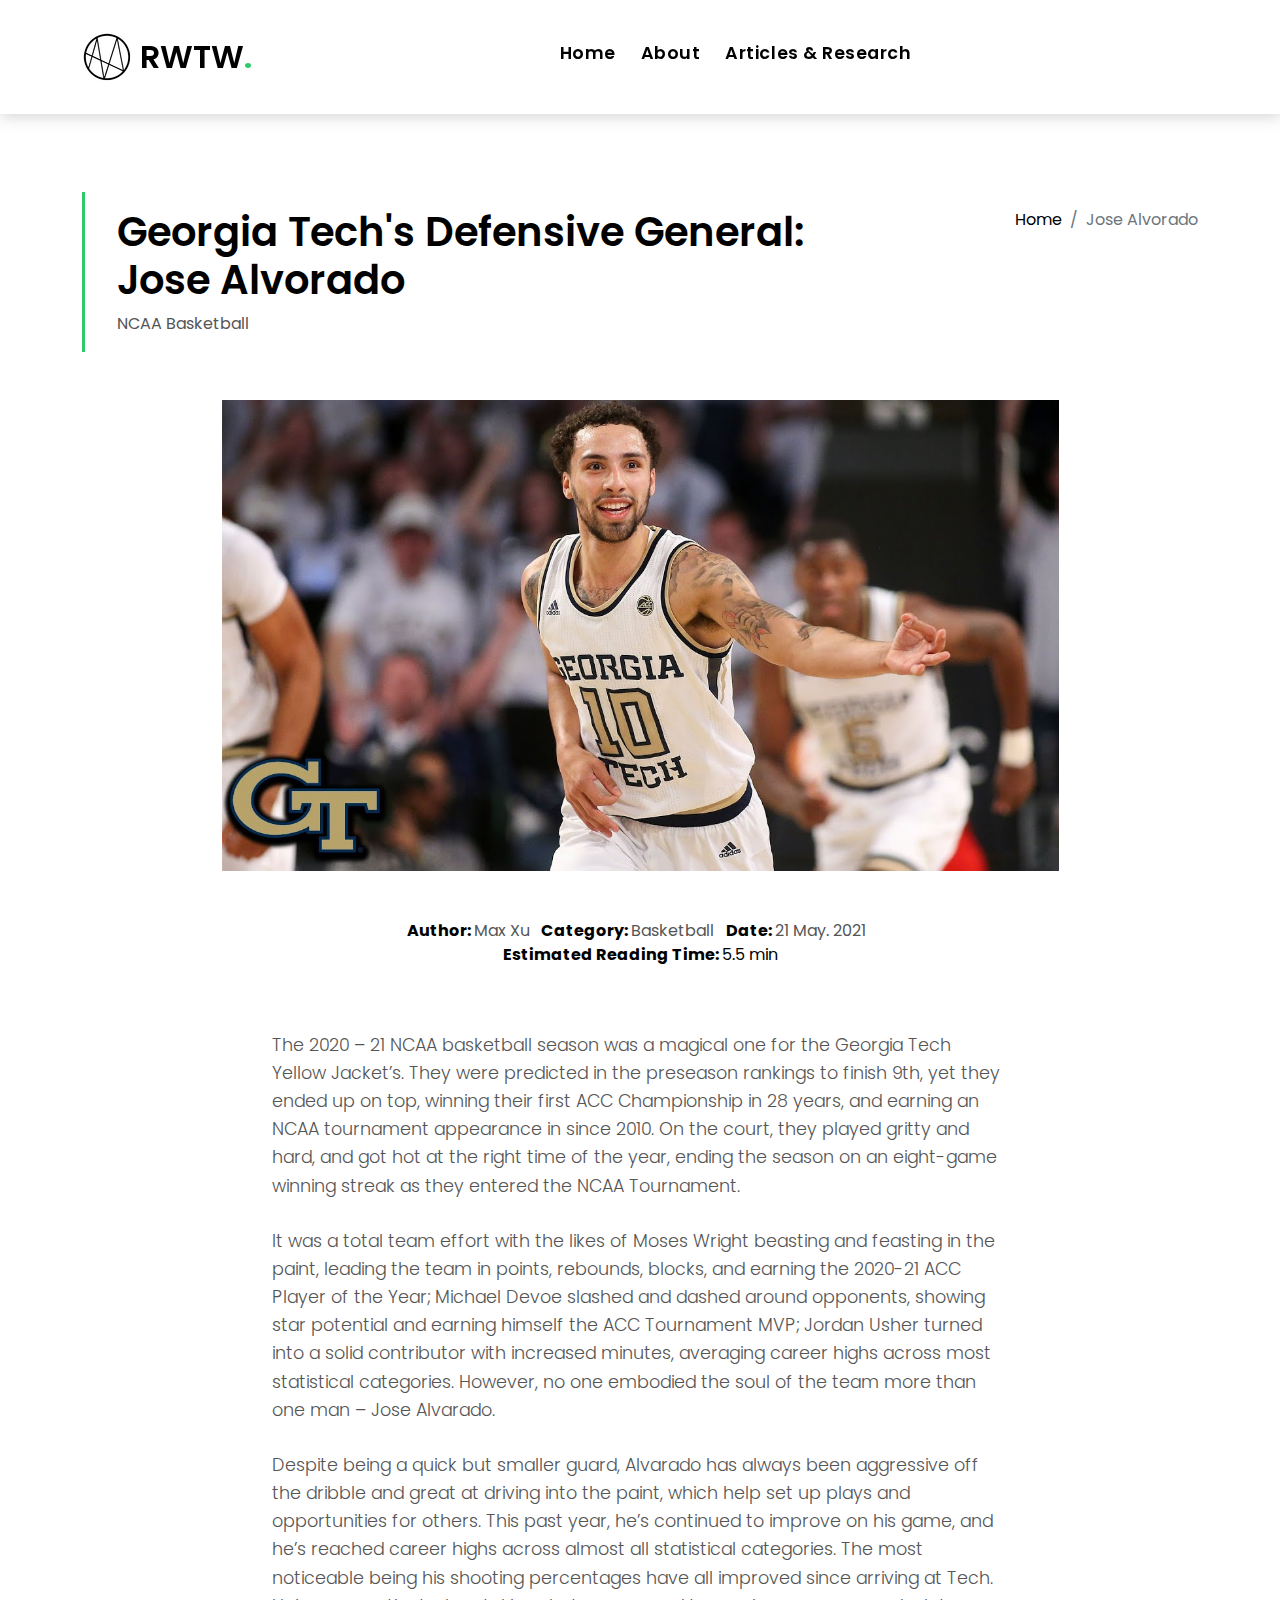
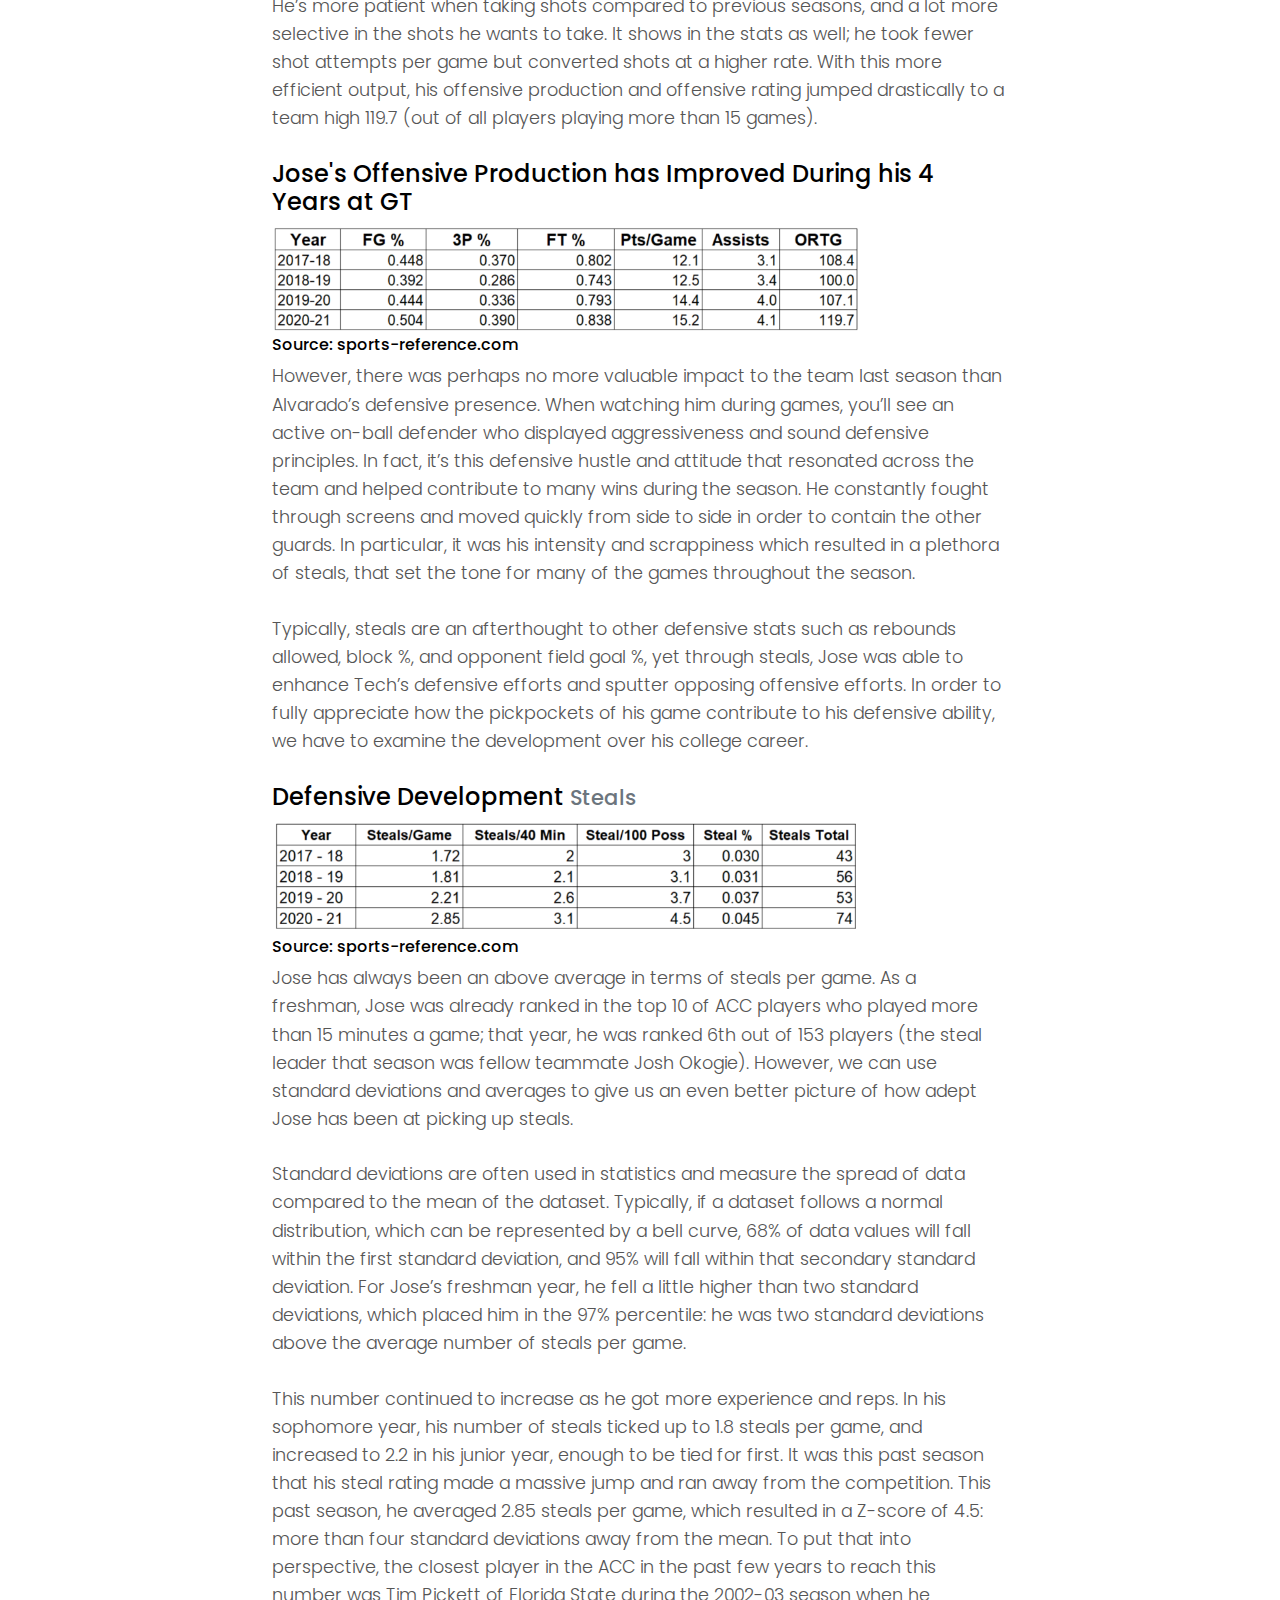
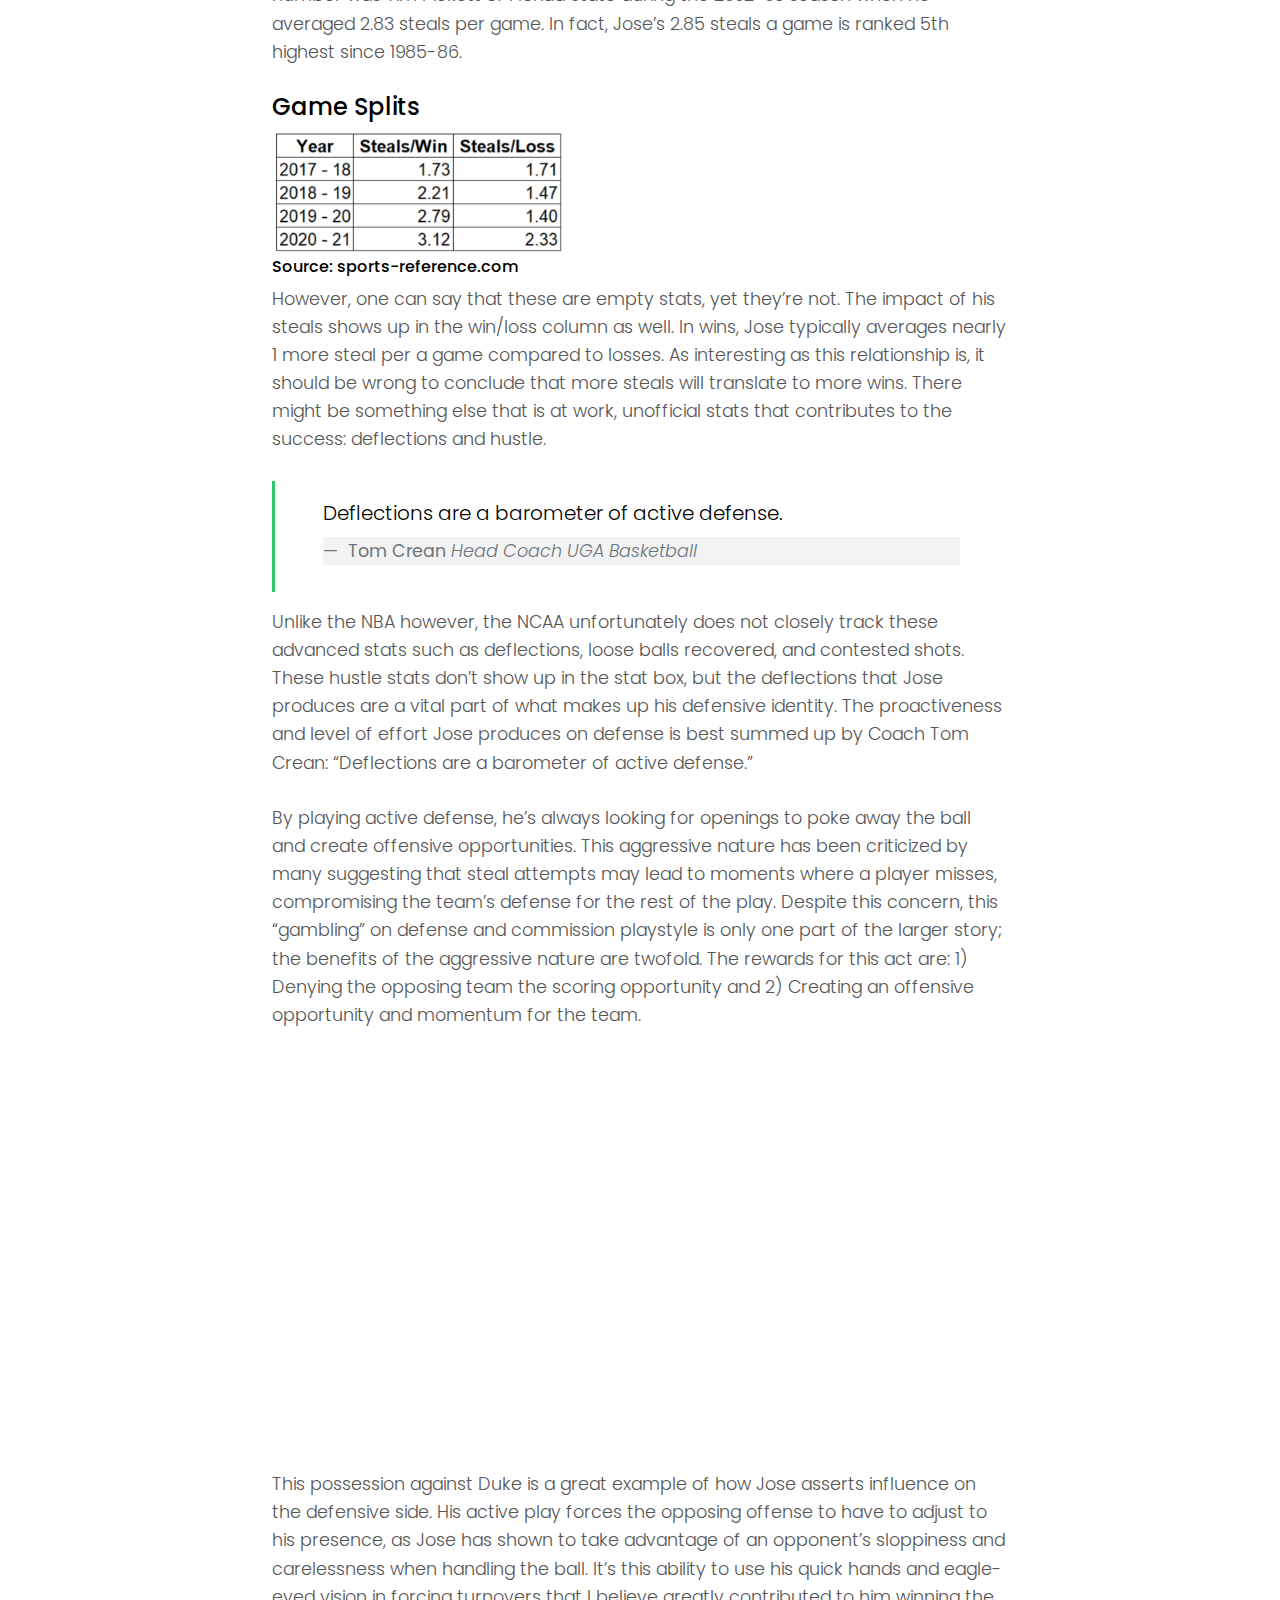
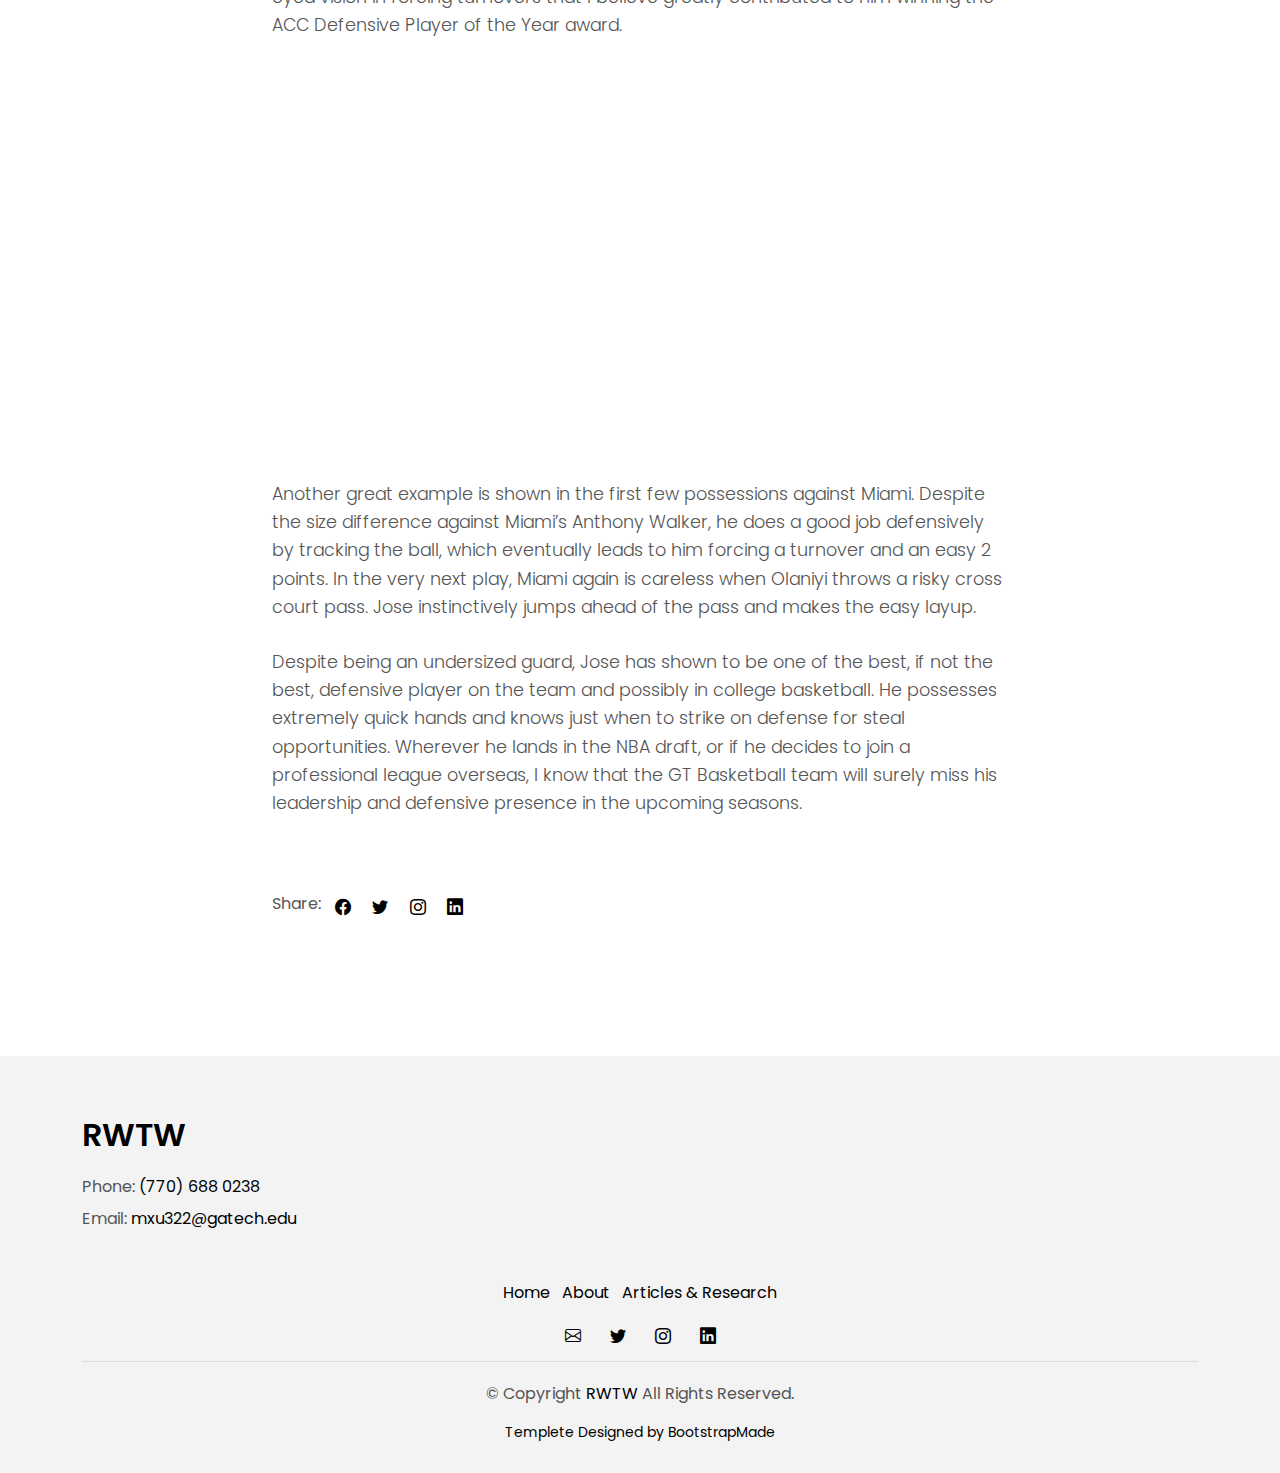
==== josealvarado.html @ ca225936 "831 changes" ====
<!DOCTYPE html>
<html lang="en">

<head>
  <meta charset="utf-8">
  <meta content="width=device-width, initial-scale=1.0" name="viewport">

  <title>RWTW - Jose Alvarado</title>
  <meta content="" name="description">
  <meta content="" name="keywords">

  <!-- Favicons -->
  <link href="images/logo5050.png" rel="icon">
  <link href="assets/img/apple-touch-icon.png" rel="apple-touch-icon">

  <!-- Google Fonts -->
  <link href="https://fonts.googleapis.com/css?family=Poppins:300,400,500,600,700" rel="stylesheet">

  <!-- Vendor CSS Files -->
  <link href="assets/vendor/animate.css/animate.min.css" rel="stylesheet">
  <link href="assets/vendor/bootstrap/css/bootstrap.min.css" rel="stylesheet">
  <link href="assets/vendor/bootstrap-icons/bootstrap-icons.css" rel="stylesheet">
  <link href="assets/vendor/swiper/swiper-bundle.min.css" rel="stylesheet">

  <!-- Template Main CSS File -->
  <link href="assets/css/style.css" rel="stylesheet">

  <!-- =======================================================
  * Template Name: EstateAgency - v4.0.1
  * Template URL: https://bootstrapmade.com/real-estate-agency-bootstrap-template/
  * Author: BootstrapMade.com
  * License: https://bootstrapmade.com/license/
  ======================================================== -->
</head>

<body>
 
 <!-- ======= Property Search Section ======= -->
  <!-- <div class="click-closed"></div> -->
<!--/ Form Search Star /-->
  <!-- <div class="box-collapse">
    <div class="title-box-d">
      <h3 class="title-d">Search Website</h3>
    </div>
    <span class="close-box-collapse right-boxed bi bi-x"></span>
    <div class="box-collapse-wrap form">
      <form class="form-a">
        <div class="row">
          <div class="col-md-12 mb-2">
            <div class="form-group">
              <label class="pb-2" for="Type">Keyword</label>
              <input type="text" class="form-control form-control-lg form-control-a" placeholder="Keyword">
            </div>
          </div>
          <div class="col-md-6 mb-2">
            <div class="form-group mt-3">
              <label class="pb-2" for="Type">Type</label>
              <select class="form-control form-select form-control-a" id="Type">
                <option>All Type</option>
                <option>For Rent</option>
                <option>For Sale</option>
                <option>Open House</option>
              </select>
            </div>
          </div>
          <div class="col-md-6 mb-2">
            <div class="form-group mt-3">
              <label class="pb-2" for="city">City</label>
              <select class="form-control form-select form-control-a" id="city">
                <option>All City</option>
                <option>Alabama</option>
                <option>Arizona</option>
                <option>California</option>
                <option>Colorado</option>
              </select>
            </div>
          </div>
          <div class="col-md-6 mb-2">
            <div class="form-group mt-3">
              <label class="pb-2" for="bedrooms">Bedrooms</label>
              <select class="form-control form-select form-control-a" id="bedrooms">
                <option>Any</option>
                <option>01</option>
                <option>02</option>
                <option>03</option>
              </select>
            </div>
          </div>
          <div class="col-md-6 mb-2">
            <div class="form-group mt-3">
              <label class="pb-2" for="garages">Garages</label>
              <select class="form-control form-select form-control-a" id="garages">
                <option>Any</option>
                <option>01</option>
                <option>02</option>
                <option>03</option>
                <option>04</option>
              </select>
            </div>
          </div>
          <div class="col-md-6 mb-2">
            <div class="form-group mt-3">
              <label class="pb-2" for="bathrooms">Bathrooms</label>
              <select class="form-control form-select form-control-a" id="bathrooms">
                <option>Any</option>
                <option>01</option>
                <option>02</option>
                <option>03</option>
              </select>
            </div>
          </div>
          <div class="col-md-6 mb-2">
            <div class="form-group mt-3">
              <label class="pb-2" for="price">Min Price</label>
              <select class="form-control form-select form-control-a" id="price">
                <option>Unlimite</option>
                <option>$50,000</option>
                <option>$100,000</option>
                <option>$150,000</option>
                <option>$200,000</option>
              </select>
            </div>
          </div>
          <div class="col-md-12">
            <button type="submit" class="btn btn-b">Search Property</button>
          </div>
        </div>
      </form>
    </div>
  </div> -->
  <!-- End Property Search Section> -->




  <!-- ======= Header/Navbar ======= -->
<!-- ======= Header/Navbar ======= -->
  <nav class="navbar navbar-default navbar-trans navbar-expand-lg fixed-top">
    <div class="container">
      <button class="navbar-toggler collapsed" type="button" data-bs-toggle="collapse" data-bs-target="#navbarDefault" aria-controls="navbarDefault" aria-expanded="false" aria-label="Toggle navigation">
        <span></span>
        <span></span>
        <span></span>
      </button>

      <img src="images/logo5050.png" alt="" class="img-a">

      <a class="navbar-brand text-brand" href="index.html">&nbsp;RWTW<span class="color-b">.</span></a>

      <div class="navbar-collapse collapse justify-content-center" id="navbarDefault">
        <ul class="navbar-nav">

          <li class="nav-item">
            <a class="nav-link" href="index.html">Home</a>
          </li>

          <li class="nav-item">
            <a class="nav-link " href="about.html">About</a>
          </li>

          <!-- GETTING RID OF PROPERTY TAB -->

<!--           <li class="nav-item">
            <a class="nav-link " href="property-grid.html">Property</a>
          </li> -->

          <li class="nav-item">
            <a class="nav-link " href="blog-grid.html">Articles & Research</a>
          </li>

<!--           <li class="nav-item dropdown">
            <a class="nav-link dropdown-toggle" href="#" id="navbarDropdown" role="button" data-bs-toggle="dropdown" aria-haspopup="true" aria-expanded="false">Pages</a>
            <div class="dropdown-menu">
              <a class="dropdown-item " href="property-single.html">Property Single</a>
              <a class="dropdown-item " href="blog-single.html">Blog Single</a>
              <a class="dropdown-item " href="agents-grid.html">Agents Grid</a>
              <a class="dropdown-item " href="agent-single.html">Agent Single</a>
            </div>
          </li>


          <li class="nav-item">
            <a class="nav-link " href="contact.html">Contact</a>
          </li> -->
        </ul>
      </div>

<!--       <button type="button" class="btn btn-b-n navbar-toggle-box navbar-toggle-box-collapse" data-bs-toggle="collapse" data-bs-target="#navbarTogglerDemo01">
        <i class="bi bi-search"></i>
      </button>
 -->
    </div>
  </nav><!-- End Header/Navbar -->


  <main id="main">






    <!-- ======= Intro Single ======= -->
    <section class="intro-single">
      <div class="container">
        <div class="row">
          <div class="col-md-12 col-lg-8">
            <div class="title-single-box">
              <h1 class="title-single">Georgia Tech's Defensive General: Jose Alvorado</h1>
              <span class="color-text-a">NCAA Basketball</span>
            </div>
          </div>
          <div class="col-md-12 col-lg-4">
            <nav aria-label="breadcrumb" class="breadcrumb-box d-flex justify-content-lg-end">
              <ol class="breadcrumb">
                <li class="breadcrumb-item">
                  <a href="index.html">Home</a>
                </li>
                <li class="breadcrumb-item active" aria-current="page">
                  Jose Alvorado
                </li>
              </ol>
            </nav>
          </div>
        </div>
      </div>
    </section><!-- End Intro Single-->




    <!-- ======= Blog Single ======= -->
    <section class="news-single nav-arrow-b">
      <div class="container">
        <div class="row">
          <div class="col-sm-12">
            <div class="news-img-box">
              <img src="images/josewide.jpg" alt="" class="mx-auto d-block" style="width: 75%">
            </div>
          </div>
          <div class="col-md-10 offset-md-1 col-lg-8 offset-lg-2">
            <div class="post-information">
              <ul class="list-inline text-center color-a">
                <li class="list-inline-item mr-2">
                  <strong>Author: </strong>
                  <span class="color-text-a">Max Xu</span>
                </li>
                <li class="list-inline-item mr-2">
                  <strong>Category: </strong>
                  <span class="color-text-a">Basketball</span>
                </li>
                <li class="list-inline-item">
                  <strong>Date: </strong>
                  <span class="color-text-a">21 May. 2021</span>
                </li>

                <li class="list-inline-item">
                  <strong>Estimated Reading Time: </strong>
                  <span id="time">5.5 min</span>
                </li>

              </ul>
            </div>
            <div class="post-content color-text-a">




<!--               <p class="post-intro">
                Sed porttitor lectus nibh. Lorem ipsum dolor sit amet, consectetur
                <strong>adipiscing</strong> elit. Vestibulum ac diam sit amet quam vehicula elementum sed sit amet dui.
                Praesent sapien massa, convallis a pellentesque nec, egestas non nisi.
              </p> -->


              <p>
                The 2020 – 21 NCAA basketball season was a magical one for the Georgia Tech Yellow Jacket’s. They were predicted in the preseason rankings to finish 9th, yet they ended up on top, winning their first ACC Championship in 28 years, and earning an NCAA tournament appearance in since 2010. On the court, they played gritty and hard, and got hot at the right time of the year, ending the season on an eight-game winning streak as they entered the NCAA Tournament. 
              </p>


              <p>
                It was a total team effort with the likes of Moses Wright beasting and feasting in the paint, leading the team in points, rebounds, blocks, and earning the 2020-21 ACC Player of the Year; Michael Devoe slashed and dashed around opponents, showing star potential and earning himself the ACC Tournament MVP; Jordan Usher turned into a solid contributor with increased minutes, averaging career highs across most statistical categories. 
                However, no one embodied the soul of the team more than one man – Jose Alvarado.  
              </p>

              <p>
                Despite being a quick but smaller guard, Alvarado has always been aggressive off the dribble and great at driving into the paint, which help set up plays and opportunities for others. This past year, he’s continued to improve on his game, and he’s reached career highs across almost all statistical categories. The most noticeable being his shooting percentages have all improved since arriving at Tech. He’s more patient when taking shots compared to previous seasons, and a lot more selective in the shots he wants to take. It shows in the stats as well; he took fewer shot attempts per game but converted shots at a higher rate. With this more efficient output, his offensive production and offensive rating jumped drastically to a team high 119.7 (out of all players playing more than 15 games). 
              </p>


            <!-- <table class = "table table-bordered table-hover">
              <caption>Sports Reference.com</caption>
              
              <tr>
                <th>Year</th>
                <th>FG %</th>
                <th>3P %</th>
                <th>FT %</th>
                <th>Pts/Game</th>
                <th>Assists</th>
                <th>ORTG</th>
              </tr>
              <tr>
                <td>2017-18</td>
                <td>0.448</td>
                <td>0.370</td>
                <td>0.802</td>
                <td>12.1</td>
                <td>3.1</td>
                <td>108.4</td>
              </tr>
              <tr>
                <td>2018-19</td>
                <td>0.392</td>
                <td>0.286</td>
                <td>0.743</td>
                <td>12.5</td>
                <td>3.4</td>
                <td>100.0</td>
              </tr>
              <tr>
                <td>2019-20</td>
                <td>0.444</td>
                <td>0.336</td>
                <td>0.793</td>
                <td>14.4</td>
                <td>4.0</td>
                <td>107.1</td>
              </tr>
              <tr>
                <td>2020-21</td>
                <td>0.504</td>
                <td>0.390</td>
                <td>0.838</td>
                <td>15.2</td>
                <td>4.1</td>
                <td>119.7</td>
              </tr>
            </table>
            <h6>Source: sports-reference.com</h6>
 -->
            <h4>Jose's Offensive Production has Improved During his 4 Years at GT</h4>
            <img src="Research\Jose Alvarado\chart1.PNG" style="width: 80%";>
            <h6>Source: sports-reference.com</h6>



            <p>However, there was perhaps no more valuable impact to the team last season than Alvarado’s defensive presence. When watching him during games, you’ll see an active on-ball defender who displayed aggressiveness and sound defensive principles. In fact, it’s this defensive hustle and attitude that resonated across the team and helped contribute to many wins during the season.  He constantly fought through screens and moved quickly from side to side in order to contain the other guards. In particular, it was his intensity and scrappiness which resulted in a plethora of steals, that set the tone for many of the games throughout the season. 
            </p>

            <p>Typically, steals are an afterthought to other defensive stats such as rebounds allowed, block %, and opponent field goal %, yet through steals, Jose was able to enhance Tech’s defensive efforts and sputter opposing offensive efforts. In order to fully appreciate how the pickpockets of his game contribute to his defensive ability, we have to examine the development over his college career. 
            </p>


            <h4>Defensive Development
              <small class = "text-muted">Steals</small>
            </h4>
            <img src="Research\Jose Alvarado\chart2.PNG" style="width: 80%";>
            <h6>Source: sports-reference.com</h6>

            <p>Jose has always been an above average in terms of steals per game. As a freshman, Jose was already ranked in the top 10 of ACC players who played more than 15 minutes a game; that year, he was ranked 6th out of 153 players (the steal leader that season was fellow teammate Josh Okogie). However, we can use standard deviations and averages to give us an even better picture of how adept Jose has been at picking up steals. 
            </p>

            <p>Standard deviations are often used in statistics and measure the spread of data compared to the mean of the dataset. Typically, if a dataset follows a normal distribution, which can be represented by a bell curve, 68% of data values will fall within the first standard deviation, and 95% will fall within that secondary standard deviation. For Jose’s freshman year, he fell a little higher than two standard deviations, which placed him in the 97% percentile: he was two standard deviations above the average number of steals per game. 
            </p>

            <p>This number continued to increase as he got more experience and reps. In his sophomore year, his number of steals ticked up to 1.8 steals per game, and increased to 2.2 in his junior year, enough to be tied for first. It was this past season that his steal rating made a massive jump and ran away from the competition. This past season, he averaged 2.85 steals per game, which resulted in a Z-score of 4.5: more than four standard deviations away from the mean.  To put that into perspective, the closest player in the ACC in the past few years to reach this number was Tim Pickett of Florida State during the 2002-03 season when he averaged 2.83 steals per game. In fact, Jose’s 2.85 steals a game is ranked 5th highest since 1985-86. 
            </p>

            
            <h4>Game Splits</h4>
            <!-- <img src="C:\Max\Website\RWTW\Research\Jose Alvarado\chart3.PNG" style="width: 40%"> -->
            
            <img src="Research\Jose Alvarado\chart3.PNG" style="width: 40%";>
            <h6>Source: sports-reference.com</h6>

            <p>However, one can say that these are empty stats, yet they’re not. The impact of his steals shows up in the win/loss column as well. In wins, Jose typically averages nearly 1 more steal per a game compared to losses. As interesting as this relationship is, it should be wrong to conclude that more steals will translate to more wins. There might be something else that is at work, unofficial stats that contributes to the success: deflections and hustle. 
            </p>

            <blockquote class="blockquote">
                <p class="mb-4">Deflections are a barometer of active defense.</p>
                <footer class="blockquote-footer">
                  <strong>Tom Crean</strong>
                  <cite title="Source Title">Head Coach UGA Basketball</cite>
                </footer>
            </blockquote>

            <p>Unlike the NBA however, the NCAA unfortunately does not closely track these advanced stats such as deflections, loose balls recovered, and contested shots. These hustle stats don’t show up in the stat box, but the deflections that Jose produces are a vital part of what makes up his defensive identity. The proactiveness and level of effort Jose produces on defense is best summed up by Coach Tom Crean: “Deflections are a barometer of active defense.”
            </p>

            
            <p>By playing active defense, he’s always looking for openings to poke away the ball and create offensive opportunities.  This aggressive nature has been criticized by many suggesting that steal attempts may lead to moments where a player misses, compromising the team’s defense for the rest of the play. Despite this concern, this “gambling” on defense and commission playstyle is only one part of the larger story; the benefits of the aggressive nature are twofold. The rewards for this act are: 1) Denying the opposing team the scoring opportunity and 2) Creating an offensive opportunity and momentum for the team. 
            </p>

            <div style="width: 100%; height: 0px; position: relative; padding-bottom: 56.250%;"><iframe src="https://streamable.com/e/hcnngo" frameborder="0" width="100%" height="100%" allowfullscreen style="width: 100%; height: 90%; position: absolute;"></iframe></div>

            <p>This possession against Duke is a great example of how Jose asserts influence on the defensive side. His active play forces the opposing offense to have to adjust to his presence, as Jose has shown to take advantage of an opponent’s sloppiness and carelessness when handling the ball. It’s this ability to use his quick hands and eagle-eyed vision in forcing turnovers that I believe greatly contributed to him winning the ACC Defensive Player of the Year award. 
            </p>

            <div style="width: 100%; height: 0px; position: relative; padding-bottom: 56.250%;"><iframe src="https://streamable.com/e/8anisx" frameborder="0" width="100%" height="100%" allowfullscreen style="width: 100%; height: 90%; position: absolute;"></iframe></div>

            <p>Another great example is shown in the first few possessions against Miami. Despite the size difference against Miami’s Anthony Walker, he does a good job defensively by tracking the ball, which eventually leads to him forcing a turnover and an easy 2 points.  In the very next play, Miami again is careless when Olaniyi throws a risky cross court pass. Jose instinctively jumps ahead of the pass and makes the easy layup. 
            </p>

            <p>Despite being an undersized guard, Jose has shown to be one of the best, if not the best, defensive player on the team and possibly in college basketball. He possesses extremely quick hands and knows just when to strike on defense for steal opportunities. Wherever he lands in the NBA draft, or if he decides to join a professional league overseas, I know that the GT Basketball team will surely miss his leadership and defensive presence in the upcoming seasons.  
            </p>


            </div>



            <div class="post-footer">
              <div class="post-share">
                <span>Share: </span>
                <ul class="list-inline socials">
                  <li class="list-inline-item">
                    <a href="https://www.facebook.com/max.xu.127/" target="_blank">
                      <i class="bi bi-facebook" aria-hidden="true"></i>
                    </a>
                  </li>
                  <li class="list-inline-item">
                    <a href="https://www.twitter.com/xuragonl" target="_blank">
                      <i class="bi bi-twitter" aria-hidden="true"></i>
                    </a>
                  </li>
                  <li class="list-inline-item">
                    <a href="https://www.instagram.com/maxjjxu/" target="_blank">
                      <i class="bi bi-instagram" aria-hidden="true"></i>
                    </a>
                  </li>
                  <li class="list-inline-item">
                    <a href="https://www.linkedin.com/in/max-xu" target="_blank">
                      <i class="bi bi-linkedin" aria-hidden="true"></i>
                    </a>
                  </li>
                </ul>
              </div>
            </div>
          </div>

                                                                        <!-- COMMENTS -->


          <!-- <div class="col-md-10 offset-md-1 col-lg-10 offset-lg-1">
            <div class="title-box-d">
              <h3 class="title-d">Comments (4)</h3>
            </div>

            <div class="box-comments">
              <ul class="list-comments">
                <li>

                  <div class="comment-avatar">
                    <img src="assets/img/author-2.jpg" alt="">
                  </div>

                  <div class="comment-details">
                    <h4 class="comment-author">Emma Stone</h4>
                    <span>18 Sep 2017</span>
                    <p class="comment-description">
                      dfdfdfd
                    </p>
                    <a href="3">Reply</a>
                  </div>
                </li>


                <li class="comment-children">
                  <div class="comment-avatar">
                    <img src="assets/img/author-1.jpg" alt="">
                  </div>


                  <div class="comment-details">
                    <h4 class="comment-author">Oliver Colmenares</h4>
                    <span>18 Sep 2017</span>
                    <p class="comment-description">
                      Lorem ipsum dolor sit amet, consectetur adipisicing elit. Dolores reprehenderit, provident cumque
                      ipsam temporibus maiores
                      quae.
                    </p>
                    <a href="3">Reply</a>
                  </div>
                </li>


                <li>
                  <div class="comment-avatar">
                    <img src="assets/img/author-2.jpg" alt="">
                  </div>
                  <div class="comment-details">
                    <h4 class="comment-author">Emma Stone</h4>
                    <span>18 Sep 2017</span>
                    <p class="comment-description">
                      Lorem ipsum dolor sit amet, consectetur adipisicing elit. Dolores reprehenderit, provident cumque
                      ipsam temporibus maiores
                      quae natus libero optio.
                    </p>
                    <a href="3">Reply</a>
                  </div>
                </li>
              </ul>
            </div> -->



            <!-- <div class="form-comments">
              <div class="title-box-d">
                <h3 class="title-d"> Leave a Reply</h3>
              </div>
              <form class="form-a">
                <div class="row">
                  <div class="col-md-6 mb-3">
                    <div class="form-group">
                      <label for="inputName">Enter name</label>
                      <input type="text" class="form-control form-control-lg form-control-a" id="inputName" placeholder="Name *" required>
                    </div>
                  </div>
                  <div class="col-md-6 mb-3">
                    <div class="form-group">
                      <label for="inputEmail1">Enter email</label>
                      <input type="email" class="form-control form-control-lg form-control-a" id="inputEmail1" placeholder="Email *" required>
                    </div>
                  </div>
                  <div class="col-md-12 mb-3">
                    <div class="form-group">
                      <label for="inputUrl">Enter website</label>
                      <input type="url" class="form-control form-control-lg form-control-a" id="inputUrl" placeholder="Website">
                    </div>
                  </div>
                  <div class="col-md-12 mb-3">
                    <div class="form-group">
                      <label for="textMessage">Enter message</label>
                      <textarea id="textMessage" class="form-control" placeholder="Comment *" name="message" cols="45" rows="8" required></textarea>
                    </div>
                  </div>
                  <div class="col-md-12">
                    <button type="submit" class="btn btn-a">Send Message</button>
                  </div>
                </div>
              </form>
            </div>
          </div> -->


        </div>
      </div>
    </section><!-- End Blog Single-->

  </main><!-- End #main -->

 <!-- ======= Footer ======= -->
  <section class="section-footer">
    <div class="container">
      <div class="row">
        <div class="col-sm-12 col-md-4">
          <div class="widget-a">
            <div class="w-header-a">
              <h3 class="w-title-a text-brand">RWTW</h3>
            </div>
            <div class="w-body-a">
              <p class="w-text-a color-text-a">
<!--                 Enim minim veniam quis nostrud exercitation ullamco laboris nisi ut aliquip exea commodo consequat duis
                sed aute irure. -->
              </p>
            </div>
            <div class="w-footer-a">
              <ul class="list-unstyled">
                <li class="color-a">
                  <span class="color-text-a">Phone: </span>(770) 688 0238
                </li>
                <li class="color-a">
                  <span class="color-text-a">Email: </span> mxu322@gatech.edu
                </li>
              </ul>
            </div>
          </div>
        </div>





<!--         <div class="col-sm-12 col-md-4 section-md-t3">
          <div class="widget-a">
            <div class="w-header-a">
              <h3 class="w-title-a text-brand">The Company</h3>
            </div>
            <div class="w-body-a">
              <div class="w-body-a">
                <ul class="list-unstyled">
                  <li class="item-list-a">
                    <i class="bi bi-chevron-right"></i> <a href="#">Site Map</a>
                  </li>
                  <li class="item-list-a">
                    <i class="bi bi-chevron-right"></i> <a href="#">Legal</a>
                  </li>
                  <li class="item-list-a">
                    <i class="bi bi-chevron-right"></i> <a href="#">Agent Admin</a>
                  </li>
                  <li class="item-list-a">
                    <i class="bi bi-chevron-right"></i> <a href="#">Careers</a>
                  </li>
                  <li class="item-list-a">
                    <i class="bi bi-chevron-right"></i> <a href="#">Affiliate</a>
                  </li>
                  <li class="item-list-a">
                    <i class="bi bi-chevron-right"></i> <a href="#">Privacy Policy</a>
                  </li>
                </ul>
              </div>
            </div>
          </div>
        </div>
 -->



<!--         <div class="col-sm-12 col-md-4 section-md-t3">
          <div class="widget-a">
            <div class="w-header-a">
              <h3 class="w-title-a text-brand">International sites</h3>
            </div>
            <div class="w-body-a">
              <ul class="list-unstyled">
                <li class="item-list-a">
                  <i class="bi bi-chevron-right"></i> <a href="#">Venezuela</a>
                </li>
                <li class="item-list-a">
                  <i class="bi bi-chevron-right"></i> <a href="#">China</a>
                </li>
                <li class="item-list-a">
                  <i class="bi bi-chevron-right"></i> <a href="#">Hong Kong</a>
                </li>
                <li class="item-list-a">
                  <i class="bi bi-chevron-right"></i> <a href="#">Argentina</a>
                </li>
                <li class="item-list-a">
                  <i class="bi bi-chevron-right"></i> <a href="#">Singapore</a>
                </li>
                <li class="item-list-a">
                  <i class="bi bi-chevron-right"></i> <a href="#">Philippines</a>
                </li>
              </ul>
            </div>
          </div>
        </div>
      </div> -->



    </div>
  </section>
  <footer>



    <div class="container">
      <div class="row">
        <div class="col-md-12">
          <nav class="nav-footer">
            <ul class="list-inline">

              <li class="list-inline-item">
                <a href="file:///C:/Max/Website/RWTW/index.html">Home</a>
              </li>

              <li class="list-inline-item">
                <a href="file:///C:/Max/Website/RWTW/about.html">About</a>
              </li>

              <li class="list-inline-item">
                <a href="file:///C:/Max/Website/RWTW/blog-grid.html">Articles & Research</a>
              </li>

<!--               <li class="list-inline-item">
                <a href="file:///C:/Max/Website/RWTW/blog-grid.html">Blog</a>
              </li> -->

<!--               <li class="list-inline-item">
                <a href="#">Contact</a>
              </li> -->

            </ul>
          </nav>




          <div class="socials-a">
            <ul class="list-inline">

              <li class = "list-inline-item">
                <a href = "mailto: mxu322@gatech.edu" class = "link-one" target = "_blank">
                  <i class = "bi bi-envelope" aria-hidden = "true"></i>
                </a>
              </li>


              <li class="list-inline-item">
                <a href="https://www.twitter.com/xuragonl" class="link-one" target="_blank">
                  <i class="bi bi-twitter" aria-hidden="true"></i>
                </a>
              </li>

              <li class="list-inline-item">
                <a href="https://www.instagram.com/maxjjxu/" class="link-one" target="_blank">
                  <i class="bi bi-instagram" aria-hidden="true"></i>
                </a>
              </li>

              <li class="list-inline-item">
                <a href="https://www.linkedin.com/in/max-xu" class="link-one" target="_blank">
                  <i class="bi bi-linkedin" aria-hidden="true"></i>

            </ul>
          </div>


 

          <div class="copyright-footer">
            <p class="copyright color-text-a">
              &copy; Copyright
              <span class="color-a">RWTW</span> All Rights Reserved.
            </p>
          </div>
          <div class="credits">
            <!--
            All the links in the footer should remain intact.
            You can delete the links only if you purchased the pro version.
            Licensing information: https://bootstrapmade.com/license/
            Purchase the pro version with working PHP/AJAX contact form: https://bootstrapmade.com/buy/?theme=EstateAgency
          -->
            Templete Designed by <a href="https://bootstrapmade.com/">BootstrapMade</a>
          </div>
        </div>
      </div>
    </div>
  </footer>
  <!-- End  Footer -->

  <div id="preloader"></div>
  <a href="#" class="back-to-top d-flex align-items-center justify-content-center"><i class="bi bi-arrow-up-short"></i></a>

  <!-- Vendor JS Files -->
  <script src="assets/vendor/bootstrap/js/bootstrap.bundle.min.js"></script>
  <script src="assets/vendor/php-email-form/validate.js"></script>
  <script src="assets/vendor/swiper/swiper-bundle.min.js"></script>

  <!-- Template Main JS File -->
  <script src="assets/js/main.js"></script>

</body>

</html>
---- assets/css/style.css ----
/**
* Template Name: EstateAgency - v4.0.1
* Template URL: https://bootstrapmade.com/real-estate-agency-bootstrap-template/
* Author: BootstrapMade.com
* License: https://bootstrapmade.com/license/
*/

/*--------------------------------------------------------------
# General
--------------------------------------------------------------*/
body {
  font-family: 'Poppins', sans-serif;
  color: #555555;
}

h1,
h2,
h3,
h4,
h5,
h6 {
  color: #000000;
}

a {
  color: #000000;
  text-decoration: none;
  transition: all .5s ease;
}

a:hover {
  color: #2eca6a;
  text-decoration: none;
}

.link-two {
  color: #000000;
  transition: all .5s ease;
}

.link-two:hover {
  text-decoration: underline;
  color: #000000;
}

.link-one {
  color: #000000;
  transition: all .5s ease;
}

.link-one:hover {
  color: #000000;
  text-decoration: none;
}

.link-icon {
  color: #000000;
  font-weight: 500;
}

.link-icon span {
  font-size: 14px;
  padding-left: 4px;
  vertical-align: middle;
}

.link-a {
  text-decoration: none;
  color: #ffffff;
  text-decoration: none;
}

@media (min-width: 768px) {
  .link-a {
    font-size: .9rem;
  }
}

@media (min-width: 992px) {
  .link-a {
    font-size: 1rem;
  }
}

.link-a:hover {
  color: #ffffff;
  text-decoration: none;
}

.link-a span {
  font-size: 18px;
  vertical-align: middle;
  margin-left: 5px;
}

@media (min-width: 768px) {
  .link-a span {
    font-size: 1.5rem;
  }
}

@media (min-width: 992px) {
  .link-a span {
    font-size: 18px;
  }
}

.text-brand {
  color: #000000;
  font-size: 2rem;
  font-weight: 600;
}

@media (max-width: 767px) {
  .text-brand {
    font-size: 1.8rem;
  }
}

.color-a {
  text-decoration: none;
  color: #000000;
}

.color-b {
  color: #2eca6a;
}

.color-d {
  color: #adadad;
}

.color-text-a {
  text-decoration: none;
  color: #555555;
}

.no-margin {
  margin: 0;
}

/*------/ Nav Pills  /------*/
.nav-pills-a {
  text-decoration: none;
}

.nav-pills-a.nav-pills .nav-link {
  color: #000000;
  position: relative;
  font-weight: 600;
}

.nav-pills-a.nav-pills .nav-link.active {
  background-color: transparent;
}

.nav-pills-a.nav-pills .nav-link.active:after {
  content: '';
  position: absolute;
  left: 0;
  bottom: -1px;
  width: 100%;
  height: 2px;
  background-color: #2eca6a;
  z-index: 2;
}

/*------/ Bg Image /------*/
.bg-image {
  background-repeat: no-repeat;
  background-attachment: fixed;
  background-size: cover;
  background-position: center center;
}

/*------/ List a /------*/
.list-a {
  text-decoration: none;
  display: inline-block;
  line-height: 2;
  padding: 0;
  list-style: none;
}

.list-a li {
  position: relative;
  width: 50%;
  float: left;
  padding-left: 25px;
  padding-right: 5px;
}

@media (min-width: 992px) {
  .list-a li {
    width: 33.333%;
  }
}

.list-a li:before {
  content: '';
  width: 10px;
  height: 2px;
  position: absolute;
  background-color: #313131;
  top: 15px;
  left: 0;
}

/*------/ Pagination-a /------*/
.pagination-a {
  text-decoration: none;
}

.pagination-a .pagination .page-link {
  margin: 0 .2rem;
  border-color: transparent;
  padding: .5rem .8rem;
  color: #000000;
}

.pagination-a .pagination .page-link:hover, .pagination-a .pagination .page-link:active, .pagination-a .pagination .page-link:focus {
  background-color: #2eca6a;
}

.pagination-a .pagination .page-link span {
  font-size: 1.2rem;
}

.pagination-a .pagination .next .page-link {
  padding: .4rem .9rem;
}

.pagination-a .pagination .page-item:last-child .page-link {
  border-top-right-radius: 0;
  border-bottom-right-radius: 0;
}

.pagination-a .pagination .page-item:first-child .page-link {
  border-top-left-radius: 0;
  border-bottom-left-radius: 0;
}

.pagination-a .pagination .page-item.disabled .page-link {
  padding: .4rem .9rem;
  color: #555555;
}

.pagination-a .pagination .page-item.active .page-link {
  background-color: #2eca6a;
}

.a {
  text-decoration: none;
  color: #2eca6a;
  font-size: 1.3rem;
}

/*------/ Icon Box /------*/
.icon-box .icon-box-icon {
  display: table-cell;
  vertical-align: top;
  font-size: 36px;
  color: #000000;
  width: 50px;
  padding-top: 8px;
}

.icon-box .icon-box-content {
  padding-top: 18px;
}

/*------/ Space Padding /------*/
.section-t8 {
  padding-top: 8rem;
}

@media (max-width: 767px) {
  .section-t8 {
    padding-top: 4rem;
  }
}

.section-t4 {
  padding-top: 4rem;
}

@media (max-width: 767px) {
  .section-t4 {
    padding-top: 2rem;
  }
}

.section-t3 {
  padding-top: 3rem;
}

@media (max-width: 767px) {
  .section-md-t3 {
    padding-top: 3rem;
  }
}

.section-b2 {
  padding-bottom: 2rem;
}

.section-tb85 {
  padding: 8rem 0 5rem 0;
}

@media (max-width: 767px) {
  .section-tb85 {
    padding: 4rem 0 2.5rem 0;
  }
}

/*------/ Title /------*/
.title-wrap {
  padding-bottom: 4rem;
}

.title-a {
  text-decoration: none;
  font-size: 2.6rem;
  font-weight: 600;
}

.title-link {
  font-size: 1.2rem;
  font-weight: 300;
  padding-top: 1.2rem;
}

.title-link a {
  text-decoration: none;
  color: #313131;
}

.title-link span {
  font-size: 20px;
  padding-left: 4px;
  vertical-align: middle;
}

.title-box-d {
  padding-bottom: 1.8rem;
  margin-bottom: 1rem;
  position: relative;
}

.title-box-d .title-d {
  font-weight: 600;
  font-size: 2rem;
}

.title-box-d .title-d:after {
  content: '';
  position: absolute;
  width: 70px;
  height: 4px;
  background-color: #2eca6a;
  bottom: 20px;
  left: 0;
}

/*------/ Display Table & Table Cell /------*/
.display-table {
  width: 100%;
  height: 100%;
  display: table;
}

.table-cell {
  display: table-cell;
  vertical-align: middle;
}

/*------/ Ul Resect /------*/
.ul-resect ul, .list-a ul, .box-comments ul {
  list-style: none;
  padding-left: 0;
  margin-bottom: 0;
}

/*------/ Overlay /------*/
.overlay-a {
  text-decoration: none;
  background: linear-gradient(to bottom, rgba(0, 0, 0, 0) 0%, rgba(0, 0, 0, 0.2) 27%, rgba(0, 0, 0, 0.65) 90%);
}

.overlay {
  position: absolute;
  top: 0;
  left: 0px;
  padding: 0;
  height: 100%;
  width: 100%;
}

.carousel-pagination {
  margin-top: 10px;
  text-align: center;
}

.carousel-pagination .swiper-pagination-bullet {
  width: 18px;
  height: 10px;
  background-color: #555;
  margin: 0 4px;
  border-radius: 0;
  opacity: 1;
  transition: 0.5s;
}

.carousel-pagination .swiper-pagination-bullet-active {
  background-color: #2eca6a;
  width: 36px;
}

.nav-arrow-a {
  text-decoration: none;
}

.nav-arrow-a .owl-arrow .owl-nav {
  font-size: 1.8rem;
  margin-top: -110px;
}

.nav-arrow-a .owl-arrow .owl-nav .owl-next {
  margin-left: 15px;
}

.nav-arrow-b .owl-arrow .owl-nav {
  position: absolute;
  top: 0;
  right: 0;
  font-size: 1.2rem;
}

.nav-arrow-b .owl-arrow .owl-nav .owl-prev,
.nav-arrow-b .owl-arrow .owl-nav .owl-next {
  padding: .7rem 1.5rem !important;
  display: inline-block;
  transition: all 0.6s ease-in-out;
  color: #ffffff;
  background-color: #2eca6a;
  opacity: .9;
}

.nav-arrow-b .owl-arrow .owl-nav .owl-prev.disabled,
.nav-arrow-b .owl-arrow .owl-nav .owl-next.disabled {
  transition: all 0.6s ease-in-out;
  color: #ffffff;
}

.nav-arrow-b .owl-arrow .owl-nav .owl-prev:hover,
.nav-arrow-b .owl-arrow .owl-nav .owl-next:hover {
  background-color: #26a356;
}

.nav-arrow-b .owl-arrow .owl-nav .owl-next {
  margin-left: 0px;
}

/*------/ Socials /------*/
.socials-a {
  text-decoration: none;
}

.socials-a .list-inline-item:not(:last-child) {
  margin-right: 25px;
}

/*--------------------------------------------------------------
# Back to top button
--------------------------------------------------------------*/
.back-to-top {
  position: fixed;
  visibility: hidden;
  opacity: 0;
  right: 15px;
  bottom: 15px;
  z-index: 996;
  background: #2eca6a;
  width: 40px;
  height: 40px;
  border-radius: 50px;
  transition: all 0.4s;
}

.back-to-top i {
  font-size: 28px;
  color: #fff;
  line-height: 0;
}

.back-to-top:hover {
  background: #4bd680;
  color: #fff;
}

.back-to-top.active {
  visibility: visible;
  opacity: 1;
}

/* Prelaoder */
#preloader {
  position: fixed;
  top: 0;
  left: 0;
  right: 0;
  bottom: 0;
  z-index: 9999;
  overflow: hidden;
  background: #fff;
}

#preloader:before {
  content: "";
  position: fixed;
  top: calc(50% - 30px);
  left: calc(50% - 30px);
  border: 6px solid #f2f2f2;
  border-top: 6px solid #2eca6a;
  border-radius: 50%;
  width: 60px;
  height: 60px;
  -webkit-animation: animate-preloader 1s linear infinite;
  animation: animate-preloader 1s linear infinite;
}

@-webkit-keyframes animate-preloader {
  0% {
    transform: rotate(0deg);
  }
  100% {
    transform: rotate(360deg);
  }
}

@keyframes animate-preloader {
  0% {
    transform: rotate(0deg);
  }
  100% {
    transform: rotate(360deg);
  }
}

/*======================================
//--//-->   BUTTON
======================================*/
.btn {
  transition: .5s ease;
}

.btn.btn-a, .btn.btn-b {
  border-radius: 0;
  padding: 1rem 3rem;
  letter-spacing: .05rem;
}

.btn.btn-a {
  text-decoration: none;
  background-color: #000000;
  color: #ffffff;
}

.btn.btn-a:hover {
  background-color: #2eca6a;
  color: #000000;
}

.btn.btn-b {
  background-color: #2eca6a;
  color: #000000;
}

.btn.btn-b:hover {
  background-color: #000000;
  color: #ffffff;
}

.btn.btn-b-n {
  background-color: #2eca6a;
  color: #ffffff;
  border-radius: 0;
}

.btn.btn-b-n:hover {
  background-color: #26a356;
  color: #ffffff;
}

.navbar-toggle-box {
  display: inline-flex;
  align-items: center;
  justify-content: center;
  line-height: 0;
  padding: 10px;
}

.navbar-toggle-box i {
  line-height: 0;
}

/*--------------------------------------------------------------
# Navbar
--------------------------------------------------------------*/
.navbar-default {
  transition: all .5s ease-in-out;
  background-color: #ffffff;
  padding-top: 28px;
  padding-bottom: 28px;
  -webkit-backface-visibility: hidden;
  backface-visibility: hidden;
  box-shadow: 1px 2px 15px rgba(100, 100, 100, 0.3);
}

.navbar-default .nav-search {
  color: #000000;
  font-size: 1.5rem;
}

.navbar-default.navbar-reduce {
  box-shadow: 1px 2px 15px rgba(100, 100, 100, 0.3);
}

.navbar-default.navbar-trans, .navbar-default.navbar-reduce {
  -webkit-backface-visibility: hidden;
  backface-visibility: hidden;
}

.navbar-default.navbar-trans .nav-item, .navbar-default.navbar-reduce .nav-item {
  position: relative;
  padding-right: 10px;
  padding-bottom: 8px;
  margin-left: 0;
}

@media (min-width: 768px) {
  .navbar-default.navbar-trans .nav-item, .navbar-default.navbar-reduce .nav-item {
    margin-left: 15px;
  }
}

.navbar-default.navbar-trans .nav-link, .navbar-default.navbar-reduce .nav-link {
  font-size: 1.1rem;
  color: #000000;
  font-weight: 600;
  letter-spacing: 0.030em;
  transition: all 0.1s ease-in-out;
  position: relative;
  padding-left: 0;
  padding-right: 0;
}

.navbar-default.navbar-trans .nav-link:before, .navbar-default.navbar-reduce .nav-link:before {
  content: '';
  position: absolute;
  bottom: 5px;
  left: 0;
  width: 100%;
  height: 2px;
  z-index: 0;
  background-color: #2eca6a;
  transform: scaleX(0);
  transform-origin: right;
  transition: transform .2s ease-out, opacity .2s ease-out 0.3s;
}

.navbar-default.navbar-trans .nav-link:hover, .navbar-default.navbar-reduce .nav-link:hover {
  color: #000000;
}

.navbar-default.navbar-trans .nav-link:hover:before, .navbar-default.navbar-reduce .nav-link:hover:before {
  transform: scaleX(1);
  transform-origin: left;
}

.navbar-default.navbar-trans .show > .nav-link:before,
.navbar-default.navbar-trans .active > .nav-link:before,
.navbar-default.navbar-trans .nav-link.show:before,
.navbar-default.navbar-trans .nav-link.active:before, .navbar-default.navbar-reduce .show > .nav-link:before,
.navbar-default.navbar-reduce .active > .nav-link:before,
.navbar-default.navbar-reduce .nav-link.show:before,
.navbar-default.navbar-reduce .nav-link.active:before {
  transform: scaleX(1);
}

.navbar-default.navbar-trans .nav-link:before {
  background-color: #2eca6a;
}

.navbar-default.navbar-trans .nav-link:hover {
  color: #000000;
}

.navbar-default.navbar-trans .show > .nav-link,
.navbar-default.navbar-trans .active > .nav-link,
.navbar-default.navbar-trans .nav-link.show,
.navbar-default.navbar-trans .nav-link.active {
  color: #000000;
}

.navbar-default.navbar-reduce {
  transition: all .5s ease-in-out;
  padding-top: 19px;
  padding-bottom: 19px;
}

.navbar-default.navbar-reduce .nav-link {
  color: #000000;
}

.navbar-default.navbar-reduce .nav-link:before {
  background-color: #2eca6a;
}

.navbar-default.navbar-reduce .nav-link:hover {
  color: #000000;
}

.navbar-default.navbar-reduce .show > .nav-link,
.navbar-default.navbar-reduce .active > .nav-link,
.navbar-default.navbar-reduce .nav-link.show,
.navbar-default.navbar-reduce .nav-link.active {
  color: #000000;
}

.navbar-default.navbar-reduce .navbar-brand {
  color: #000000;
}

.navbar-default .dropdown .dropdown-menu {
  border-top: 0;
  border-left: 4px solid #2eca6a;
  border-right: 0;
  border-bottom: 0;
  transform: translate3d(0px, 40px, 0px);
  opacity: 0;
  filter: alpha(opacity=0);
  visibility: hidden;
  transition: all 0.5s cubic-bezier(0.3, 0.65, 0.355, 1) 0s, opacity 0.31s ease 0s, height 0s linear 0.36s;
  margin: 0;
  border-radius: 0;
  padding: 12px 0;
}

@media (min-width: 768px) {
  .navbar-default .dropdown .dropdown-menu {
    border-top: 4px solid #2eca6a;
    border-left: 0;
    display: block;
    position: absolute;
    box-shadow: 0 2px rgba(17, 16, 15, 0.1), 0 2px 10px rgba(20, 19, 18, 0.1);
  }
}

.navbar-default .dropdown .dropdown-menu .dropdown-item {
  padding: 12px 18px;
  transition: all 500ms ease;
  font-weight: 600;
  min-width: 220px;
}

.navbar-default .dropdown .dropdown-menu .dropdown-item:hover {
  background-color: #ffffff;
  color: #2eca6a;
  transition: all 500ms ease;
}

.navbar-default .dropdown .dropdown-menu .dropdown-item.active {
  background-color: #ffffff;
  color: #2eca6a;
}

.navbar-default .dropdown:hover .dropdown-menu {
  transform: translate3d(0px, 0px, 0px);
  visibility: visible;
  opacity: 1;
  filter: alpha(opacity=1);
}

/*------/ Hamburger Navbar /------*/
.navbar-toggler {
  position: relative;
}

.navbar-toggler:focus,
.navbar-toggler:active {
  outline: 0;
}

.navbar-toggler span {
  display: block;
  background-color: #000000;
  height: 3px;
  width: 25px;
  margin-top: 4px;
  margin-bottom: 4px;
  transform: rotate(0deg);
  left: 0;
  opacity: 1;
}

.navbar-toggler span:nth-child(1),
.navbar-toggler span:nth-child(3) {
  transition: transform .35s ease-in-out;
}

.navbar-toggler:not(.collapsed) span:nth-child(1) {
  position: absolute;
  left: 12px;
  top: 10px;
  transform: rotate(135deg);
  opacity: 0.9;
}

.navbar-toggler:not(.collapsed) span:nth-child(2) {
  height: 12px;
  visibility: hidden;
  background-color: transparent;
}

.navbar-toggler:not(.collapsed) span:nth-child(3) {
  position: absolute;
  left: 12px;
  top: 10px;
  transform: rotate(-135deg);
  opacity: 0.9;
}

/*======================================
//--//-->   BOX COLAPSE
======================================*/
.box-collapse {
  position: fixed;
  top: 0;
  bottom: 0;
  right: 0;
  width: 100%;
  z-index: 1040;
  background-color: #ffffff;
  transform: translateX(100%);
  transition: all 0.6s ease;
}

@media (min-width: 768px) {
  .box-collapse {
    width: 50%;
  }
}

.box-collapse .title-box-d {
  top: 30px;
  left: 60px;
  opacity: 0;
  transition: all 1s ease;
  transition-delay: .3s;
}

@media (max-width: 575px) {
  .box-collapse .title-box-d {
    left: 35px;
  }
}

@media (max-width: 575px) {
  .box-collapse .title-box-d .title-d {
    font-size: 1.3rem;
  }
}

.box-collapse-wrap {
  opacity: 0;
  position: absolute;
  left: 0;
  top: 6.5rem;
  bottom: 5rem;
  padding-left: 10%;
  padding-right: 10%;
  overflow-x: hidden;
  overflow-y: auto;
  margin: 0;
  transform: translateY(3rem);
  transition: transform 0.5s 0.5s ease, opacity 0.5s 0.5s ease;
}

.box-collapse-open .click-closed {
  visibility: visible;
}

.box-collapse-open .box-collapse {
  transform: translateX(0);
  box-shadow: 0 0 65px rgba(0, 0, 0, 0.07);
  opacity: 1;
}

.box-collapse-open .box-collapse .title-box-d {
  transform: translate(0);
  opacity: 1;
}

.box-collapse-open .box-collapse-wrap {
  transform: translate(0);
  opacity: 1;
}

.box-collapse-closed .box-collapse {
  opacity: .7;
  transition-delay: 0s;
}

.box-collapse-closed .box-collapse .title-box-d {
  opacity: 0;
  transition-delay: 0s;
}

.box-collapse-closed .box-collapse .form-a {
  opacity: 0;
  transition-delay: 0s;
}

.click-closed {
  position: fixed;
  top: 0;
  left: 0;
  width: 100%;
  height: 100%;
  visibility: hidden;
  z-index: 1035;
  background-color: #000000;
  opacity: .4;
}

.close-box-collapse {
  position: absolute;
  z-index: 1050;
  top: 2rem;
  font-size: 3.5rem;
  line-height: 1;
  color: #000000;
  cursor: pointer;
  transition: all 0.3s ease;
}

.right-boxed {
  right: 4.2857rem;
}

/*--------------------------------------------------------------
# Hero Section
--------------------------------------------------------------*/
.intro {
  height: 100vh;
  position: relative;
  color: #ffffff;
}

.intro .swiper-pagination {
  bottom: 50px;
}

.intro .swiper-pagination .swiper-pagination-bullet {
  width: 18px;
  height: 10px;
  background-color: #ffffff;
  border-radius: 0;
  opacity: 1;
  transition: 0.5s;
}

.intro .swiper-pagination .swiper-pagination-bullet-active {
  background-color: #2eca6a;
  width: 36px;
}

.intro .intro-item {
  padding-top: 2rem;
}

.intro .carousel-item-a {
  position: relative;
  height: 100vh;
}

.intro .carousel-item-a.bg-image {
  background-attachment: scroll;
}

.intro .intro-content {
  position: absolute;
}

.intro .intro-body {
  padding-left: 1rem;
}

@media (min-width: 768px) {
  .intro .intro-body {
    padding-left: 2rem;
  }
}

.intro .intro-body .price-a {
  color: #ffffff;
  padding: 1rem 1.5rem;
  border: 2px solid #2eca6a;
  border-radius: 50px;
  text-transform: uppercase;
  letter-spacing: 0.030em;
}

.intro .spacial {
  -webkit-animation-delay: .2s;
  animation-delay: .2s;
  color: #ffffff;
}

.intro .intro-title-top {
  margin-bottom: 1rem;
  font-size: .9rem;
  color: #ffffff;
  letter-spacing: .05em;
}

@media (min-width: 768px) {
  .intro .intro-title-top {
    font-size: .9rem;
    margin-bottom: 1rem;
  }
}

@media (min-width: 992px) {
  .intro .intro-title-top {
    font-size: 1rem;
    margin-bottom: 2rem;
  }
}

.intro .intro-title {
  color: #ffffff;
  font-weight: 700;
  font-size: 2.8rem;
  text-transform: uppercase;
}

@media (min-width: 576px) {
  .intro .intro-title {
    font-size: 3.5rem;
  }
}

@media (min-width: 768px) {
  .intro .intro-title {
    font-size: 3.5rem;
  }
}

@media (min-width: 992px) {
  .intro .intro-title {
    font-size: 4rem;
  }
}

.intro .intro-subtitle {
  font-size: 1.5rem;
  font-weight: 300;
}

@media (min-width: 768px) {
  .intro .intro-subtitle {
    font-size: 2.5rem;
  }
}

.intro .intro-subtitle.intro-price {
  padding-top: 1rem;
  font-size: 1.2rem;
}

@media (min-width: 576px) {
  .intro .intro-subtitle.intro-price {
    font-size: 1.3rem;
  }
}

@media (min-width: 768px) {
  .intro .intro-subtitle.intro-price {
    padding-top: 2rem;
    font-size: 1.5rem;
  }
}

@media (min-width: 992px) {
  .intro .intro-subtitle.intro-price {
    padding-top: 3rem;
  }
}

/*------/ Intro Single /------*/
.intro-single {
  padding: 12rem 0 3rem;
}

@media (max-width: 767px) {
  .intro-single {
    padding-top: 9rem;
  }
}

.intro-single .title-single-box {
  padding: 1rem 0 1rem 2rem;
}

.intro-single .title-single-box {
  border-left: 3px solid #2eca6a;
}

.intro-single .title-single-box .title-single {
  font-weight: 600;
  font-size: 2.2rem;
}

@media (min-width: 768px) {
  .intro-single .title-single-box .title-single {
    font-size: 2.1rem;
  }
}

@media (min-width: 992px) {
  .intro-single .title-single-box .title-single {
    font-size: 2.5rem;
  }
}

.intro-single .breadcrumb-box {
  padding: 1rem 0 0 .5rem;
}

.intro-single .breadcrumb {
  background-color: transparent;
  padding-right: 0;
  padding-left: 0;
}

/*--------------------------------------------------------------
# Card General
--------------------------------------------------------------*/
@media (max-width: 767px) {
  .card-box-a,
  .card-box-b,
  .card-box-c,
  .card-box-d {
    margin-bottom: 2.5rem;
  }
}

.card-box-a span,
.card-box-b span,
.card-box-c span,
.card-box-d span {
  line-height: 0;
}

@media (min-width: 768px) {
  .grid .card-box-a,
  .grid .card-box-b,
  .grid .card-box-c,
  .grid .card-box-d {
    margin-bottom: 2.5rem;
  }
}

.card-box-a,
.card-box-b,
.card-box-d {
  position: relative;
  overflow: hidden;
  -webkit-backface-visibility: hidden;
  backface-visibility: hidden
}

.card-box-a .img-a,
.card-box-a .img-b,
.card-box-b .img-a,
.card-box-b .img-b {
  transition: .8s all ease-in-out;
}

@media (min-width: 768px) {
  .card-box-a:hover .img-a,
  .card-box-a:hover .img-b,
  .card-box-b:hover .img-a,
  .card-box-b:hover .img-b {
    transform: scale(1.2);
  }
}

@media (min-width: 768px) {
  .card-box-a .price-a,
  .card-box-b .price-a {
    font-size: .9rem;
  }
}

@media (min-width: 992px) {
  .card-box-a .price-a,
  .card-box-b .price-a {
    font-size: 1rem;
  }
}

.card-overlay {
  position: absolute;
  width: 100%;
  height: 100%;
  top: 0;
  left: 0;
}

.card-shadow {
  -webkit-backface-visibility: hidden;
  backface-visibility: hidden;
}

.card-shadow:before {
  content: ' ';
  position: absolute;
  top: 0;
  left: 0;
  width: 100%;
  height: 100%;
  z-index: 1;
  background: linear-gradient(to bottom, rgba(0, 0, 0, 0) 0%, rgba(0, 0, 0, 0.2) 27%, rgba(0, 0, 0, 0.65) 90%);
}

/*======================================
//--//-->   PROPERTY - CARD-A
======================================*/
@media (min-width: 768px) {
  .card-box-a:hover .card-overlay-a-content {
    bottom: 60px;
  }
}

@media (min-width: 768px) and (min-width: 768px) {
  .card-box-a:hover .card-overlay-a-content {
    bottom: 60px;
  }
}

@media (min-width: 768px) and (min-width: 992px) {
  .card-box-a:hover .card-overlay-a-content {
    bottom: 64px;
  }
}

@media (min-width: 768px) {
  .card-box-a:hover .card-body-a {
    padding-bottom: 1rem;
  }
}

@media (max-width: 767px) {
  .card-box-a .card-overlay-a-content {
    bottom: 65px;
  }
  .card-box-a .card-body-a {
    padding-bottom: 1rem;
  }
}

.card-overlay-a-content {
  transition: all .5s ease-in;
  position: absolute;
  width: 100%;
  bottom: 0px;
  z-index: 2;
}

@media (min-width: 768px) {
  .card-overlay-a-content {
    bottom: -20px;
  }
}

@media (min-width: 992px) {
  .card-overlay-a-content {
    bottom: 0px;
  }
}

.card-header-a {
  padding: 0 1rem;
}

.card-header-a .card-title-a {
  color: #ffffff;
  margin-bottom: 0;
  padding-bottom: .7rem;
}

@media (min-width: 768px) {
  .card-header-a .card-title-a {
    font-size: 1.3rem;
  }
}

@media (min-width: 992px) {
  .card-header-a .card-title-a {
    font-size: 2rem;
  }
}

.card-header-a .card-title-a a {
  color: #ffffff;
  text-decoration: none;
}

.card-body-a {
  z-index: 2;
  transition: all .5s ease-in;
  padding: 0rem 1rem 2rem 1rem;
}

.card-body-a .price-box {
  padding-bottom: .5rem;
}

.price-a {
  color: #ffffff;
  padding: .6rem .8rem;
  border: 2px solid #2eca6a;
  border-radius: 50px;
  text-transform: uppercase;
  letter-spacing: 0.030em;
}

.card-footer-a {
  width: 100%;
  position: absolute;
  z-index: 2;
  background-color: #2eca6a;
}

.card-info {
  list-style: none;
  margin-bottom: 0;
  padding: .5rem 0;
}

.card-info .card-info-title {
  font-size: 1rem;
  color: #313131;
}

@media (min-width: 768px) {
  .card-info .card-info-title {
    font-size: .9rem;
  }
}

@media (min-width: 992px) {
  .card-info .card-info-title {
    font-size: 1rem;
  }
}

.card-info li span {
  color: #ffffff;
  font-size: .9rem;
}

@media (min-width: 768px) {
  .card-info li span {
    font-size: .8rem;
  }
}

@media (min-width: 992px) {
  .card-info li span {
    font-size: 1rem;
  }
}

/*------/ Property Grid /-----*/
.property-grid .grid-option {
  text-align: right;
  margin-bottom: 2rem;
}

.property-grid .grid-option .custom-select {
  border-radius: 0;
  width: 200px;
  border-color: #313131;
}

.property-grid .grid-option .custom-select:hover, .property-grid .grid-option .custom-select:active, .property-grid .grid-option .custom-select:focus {
  border-color: #313131;
}

.property-grid .grid-option .custom-select option {
  border-color: #313131;
}

/*------/ Property Single /-----*/
.gallery-property {
  margin-bottom: 3rem;
}

.property-price {
  margin: 0 auto;
}

.property-price .card-header-c {
  padding: 0;
}

.summary-list {
  padding-right: 1rem;
  color: #000000;
}

.summary-list .list {
  padding: 0;
  line-height: 2;
}

.summary-list .list span {
  color: #555555;
}

@media (max-width: 767px) {
  .property-agent {
    margin-top: 2.5rem;
  }
}

.property-agent .title-agent {
  font-weight: 600;
}

.property-agent ul {
  line-height: 2;
  color: #000000;
}

.property-agent .socials-a {
  text-align: center;
}

@media (max-width: 991px) {
  .property-contact {
    margin-top: 2.5rem;
  }
}

/*======================================
//--//-->   NEWS - CARD-B
======================================*/
.card-header-b {
  padding: 1rem;
  color: #ffffff;
  position: absolute;
  bottom: 20px;
  z-index: 2;
}

@media (min-width: 768px) {
  .card-header-b {
    bottom: 0px;
  }
}

@media (min-width: 992px) {
  .card-header-b {
    bottom: 20px;
  }
}

.card-header-b .category-b {
  font-size: .9rem;
  background-color: #2eca6a;
  padding: .3rem .7rem;
  color: #313131;
  letter-spacing: 0.030em;
  border-radius: 50px;
  text-decoration: none;
}

.card-header-b .title-2 {
  margin-bottom: 0;
  padding: .6rem 0;
  font-size: 1.5rem;
}

@media (min-width: 768px) {
  .card-header-b .title-2 {
    font-size: 1rem;
  }
}

@media (min-width: 992px) {
  .card-header-b .title-2 {
    font-size: 1.6rem;
  }
}

.card-header-b .title-2 a {
  color: #ffffff;
  text-decoration: none;
}

.card-header-b .date-b {
  color: #d8d8d8;
  font-size: 1rem;
}

@media (min-width: 768px) {
  .card-header-b .date-b {
    font-size: .9rem;
  }
}

@media (min-width: 992px) {
  .card-header-b .date-b {
    font-size: 1rem;
  }
}

/*------/ News Single /------*/
.post-information {
  padding: 3rem 0;
}

.post-content {
  font-size: 1.1rem;
  font-weight: 300;
  line-height: 1.6;
}

.post-content .post-intro {
  font-size: 1.7rem;
  font-weight: 300;
  margin-bottom: 4rem;
  line-height: 1.6;
  color: #000000;
  font-weight: 400;
}

.post-content p {
  margin-bottom: 1.7rem;
}

.post-content .blockquote {
  padding: 1rem 3rem 1.7rem 3rem;
  border-left: 3px solid #2eca6a;
  color: #000000;
}

.post-content .blockquote footer {
  text-align: left;
  padding: 0;
}

.post-footer {
  padding: 3rem 0 4rem;
}

.post-share .socials {
  display: inline-block;
}

.post-share .socials li {
  margin-left: .6rem;
}

/*------/ Comments /------*/
.box-comments .list-comments li {
  padding-bottom: 3.5rem;
}

.box-comments .list-comments .comment-avatar {
  display: table-cell;
  vertical-align: top;
}

.box-comments .list-comments .comment-avatar img {
  width: 80px;
  height: 80px;
}

.box-comments .list-comments .comment-author {
  font-size: 1.3rem;
}

@media (min-width: 768px) {
  .box-comments .list-comments .comment-author {
    font-size: 1.5rem;
  }
}

.box-comments .list-comments .comment-details {
  display: table-cell;
  vertical-align: top;
  padding-left: 25px;
}

.box-comments .list-comments .comment-description {
  padding: .8rem 0 .5rem 0;
}

.box-comments .list-comments a {
  color: #000000;
}

.box-comments .list-comments span {
  display: block;
  color: #2B2A2A;
  font-style: italic;
}

.box-comments .comment-children {
  margin-left: 40px;
}

/*======================================
//--//-->   SERVICES - CARD-C
======================================*/
.card-box-c {
  position: relative;
}

@media (max-width: 767px) {
  .card-box-c {
    margin-bottom: 2rem;
  }
}

.card-header-c {
  padding: 0 1rem 1rem 1rem;
}

.card-body-c {
  padding: .5rem .5rem 0 .5rem;
}

@media (max-width: 767px) {
  .card-body-c {
    padding: 0;
  }
}

.card-footer-c {
  padding-left: .5rem;
}

.card-box-ico {
  padding: 1rem 3rem 1rem 2.5rem;
  border: 5px solid #2eca6a;
}

.card-box-ico span {
  font-size: 4rem;
  color: #000000;
}

.title-c {
  font-size: 2.5rem;
  font-weight: 600;
  margin-left: -40px;
}

@media (min-width: 768px) {
  .title-c {
    font-size: 1.8rem;
  }
}

@media (min-width: 992px) {
  .title-c {
    font-size: 2.5rem;
  }
}

/*======================================
//--//-->   AGENTS - CARD-D
======================================*/
.card-box-d .card-overlay-hover {
  transition: all .2s ease-in-out;
  padding: 15px 40px 15px 35px;
}

@media (min-width: 768px) {
  .card-box-d .card-overlay-hover {
    padding: 5px 15px 5px 10px;
  }
}

@media (min-width: 992px) {
  .card-box-d .card-overlay-hover {
    padding: 5px 40px 5px 35px;
  }
}

@media (min-width: 1200px) {
  .card-box-d .card-overlay-hover {
    padding: 15px 40px 5px 35px;
  }
}

.card-box-d .title-d {
  transition: .3s ease-in-out;
  font-size: 2rem;
  font-weight: 600;
  margin: 1rem 0;
  transform: translateY(-20px);
  opacity: 0;
}

@media (min-width: 768px) {
  .card-box-d .title-d {
    font-size: 1.1rem;
    margin: .5rem 0;
  }
}

@media (min-width: 992px) {
  .card-box-d .title-d {
    font-size: 1.5rem;
    margin: 1rem 0;
  }
}

@media (min-width: 1200px) {
  .card-box-d .title-d {
    font-size: 2rem;
    margin: 1rem 0;
  }
}

.card-box-d .content-d {
  opacity: 0;
  transition: .5s ease-in-out;
  transform: translateY(-40px);
}

@media (min-width: 768px) {
  .card-box-d .content-d {
    font-size: .8rem;
    margin: .5rem 0;
  }
}

@media (min-width: 768px) {
  .card-box-d .card-body-d p {
    margin-bottom: 8px;
    font-size: .8rem;
  }
}

@media (min-width: 992px) {
  .card-box-d .card-body-d p {
    margin-bottom: 12px;
    font-size: 1rem;
  }
}

.card-box-d .info-agents {
  opacity: 0;
  transition: .5s ease-in-out;
}

.card-box-d .card-footer-d {
  transition: .5s ease-in-out;
  transform: translateY(40px);
  opacity: 0;
  position: absolute;
  width: 100%;
  bottom: 10px;
  left: 0;
}

.card-box-d .list-inline-item:not(:last-child) {
  margin-right: 25px;
}

.card-box-d:hover .card-overlay-hover {
  background-color: #2eca6a;
  opacity: .9;
}

.card-box-d:hover .title-d,
.card-box-d:hover .content-d,
.card-box-d:hover .info-agents,
.card-box-d:hover .card-footer-d {
  opacity: 1;
  transform: translateY(0);
}

/*------/ Agent Single /------*/
.agent-info-box .socials-footer {
  margin-top: 2rem;
}

.agent-info-box .socials-footer li {
  margin-right: 1.5rem;
}

/*--------------------------------------------------------------
# About Section
--------------------------------------------------------------*/
.section-about .title-vertical {
  position: absolute;
  letter-spacing: 0;
  transform: rotate(-90deg);
  top: 50px;
  text-align: left;
  font-size: 1.8rem;
  width: 300px;
  font-weight: 700;
  text-align: right;
}

.about-img-box {
  padding-left: 1rem;
  position: relative;
}

@media (min-width: 576px) {
  .about-img-box {
    padding-left: 4rem;
  }
}

@media (min-width: 768px) {
  .about-img-box {
    padding-left: 5rem;
  }
}

.sinse-box {
  background-color: #2eca6a;
  padding: 1rem 2rem;
  position: absolute;
  left: 15px;
  bottom: 10px;
}

@media (min-width: 576px) {
  .sinse-box {
    padding: 1.5rem 2.5rem;
    bottom: 20px;
  }
}

@media (min-width: 768px) {
  .sinse-box {
    padding: 1.5rem 3rem;
  }
}

@media (min-width: 992px) {
  .sinse-box {
    padding: 3rem 4.5rem;
  }
}

.sinse-box .sinse-title {
  font-weight: 700;
  letter-spacing: 0.043em;
  font-size: 1rem;
}

@media (min-width: 576px) {
  .sinse-box .sinse-title {
    font-size: 1.3rem;
  }
}

@media (min-width: 768px) {
  .sinse-box .sinse-title {
    font-size: 1.8rem;
  }
}

@media (min-width: 992px) {
  .sinse-box .sinse-title {
    font-size: 2.2rem;
  }
}

.sinse-box .sinse-title span {
  position: absolute;
}

.sinse-box .sinse-title span:after {
  content: ' ';
  width: 35px;
  height: 2px;
  background-color: #000000;
  position: absolute;
  bottom: -15px;
}

.sinse-box p {
  margin-bottom: 0;
  font-size: .7rem;
}

@media (min-width: 576px) {
  .sinse-box p {
    font-size: .8rem;
  }
}

@media (min-width: 576px) {
  .sinse-box p {
    font-size: 1rem;
  }
}

/*--------------------------------------------------------------
# Testimonials Section
--------------------------------------------------------------*/
.testimonials-box {
  padding: 1rem 0;
}

.testimonials-box .testimonial-avatar {
  width: 80px !important;
  display: inline-flex !important;
  border-radius: 50%;
}

.testimonial-ico {
  text-align: center;
}

.testimonial-ico i {
  font-size: 48px;
  color: #2eca6a;
}

.testimonial-text {
  font-style: italic;
  margin-top: 25px;
  padding: 1.5rem 1.5rem;
  background-color: #f3f3f3;
  position: relative;
}

.testimonial-text:after {
  content: "";
  position: absolute;
  top: 100%;
  left: 25px;
  width: 0px;
  height: 0px;
  border-top: 15px solid #f3f3f3;
  border-left: 15px solid transparent;
  border-right: 15px solid transparent;
}

.testimonial-author-box {
  margin-top: 2rem;
}

.testimonial-author {
  margin-left: 1rem;
  display: inline-flex;
  font-size: 1.2rem;
  color: #000000;
}

/*--------------------------------------------------------------
# Contact Section
--------------------------------------------------------------*/
.form-as #sendmessage {
  color: #2eca6a;
  border: 1px solid #26a356;
  display: none;
  text-align: center;
  padding: 15px;
  font-weight: 600;
  margin-bottom: 15px;
}

.form-as #errormessage {
  color: red;
  display: none;
  border: 1px solid red;
  text-align: center;
  padding: 15px;
  font-weight: 600;
  margin-bottom: 15px;
}

.form-as #sendmessage.show, .form-as #errormessage.show, .form-as .show {
  display: block;
}

.form-as .validation {
  color: red;
  display: none;
  margin: 4px 0 20px 0;
  font-weight: 400;
  font-size: 13px;
}

.form-as label {
  color: #000000;
  position: relative;
}

.form-as select.form-control-lg:not([size]):not([multiple]) {
  height: 3.5rem;
}

.form-as .form-control {
  border-radius: 0;
  font-size: 1.1rem;
  font-weight: 300;
}

.form-as .form-control.form-control-a {
  height: 3.5rem;
}

.form-as .form-control:focus {
  box-shadow: none;
  border-color: #2eca6a;
}

.php-email-form .error-message {
  display: none;
  color: #fff;
  background: #ed3c0d;
  text-align: center;
  padding: 15px;
  font-weight: 600;
}

.php-email-form .sent-message {
  display: none;
  color: #fff;
  background: #18d26e;
  text-align: center;
  padding: 15px;
  font-weight: 600;
}

.php-email-form .loading {
  display: none;
  background: #fff;
  text-align: center;
  padding: 15px;
}

.php-email-form .loading:before {
  content: "";
  display: inline-block;
  border-radius: 50%;
  width: 24px;
  height: 24px;
  margin: 0 10px -6px 0;
  border: 3px solid #18d26e;
  border-top-color: #eee;
  -webkit-animation: animate-loading 1s linear infinite;
  animation: animate-loading 1s linear infinite;
}

.php-email-form label {
  color: #000000;
  position: relative;
}

.php-email-form select.form-control-lg:not([size]):not([multiple]) {
  height: 3.5rem;
}

.php-email-form .form-control {
  border-radius: 0;
  font-size: 1.1rem;
  font-weight: 300;
}

.php-email-form .form-control.form-control-a {
  height: 3.5rem;
}

.php-email-form .form-control:focus {
  box-shadow: none;
  border-color: #2eca6a;
}

@-webkit-keyframes animate-loading {
  0% {
    transform: rotate(0deg);
  }
  100% {
    transform: rotate(360deg);
  }
}

@keyframes animate-loading {
  0% {
    transform: rotate(0deg);
  }
  100% {
    transform: rotate(360deg);
  }
}

/*--------------------------------------------------------------
# Footer
--------------------------------------------------------------*/
.section-footer {
  padding-top: 60px;
  margin-top: 60px;
  background: #f3f3f3;
}

.section-footer ul {
  line-height: 2;
}

.section-footer .item-list-a i {
  font-size: 18px;
  padding-right: 4px;
  color: #2eca6a;
}

.section-footer .widget-a .w-title-a {
  margin-bottom: 1rem;
}

footer {
  background: #f3f3f3;
  text-align: center;
  padding: 30px 0;
}

footer .copyright-footer {
  border-top: 1px solid #ddd;
  padding-top: 20px;
}

footer .credits {
  font-size: 14px;
}
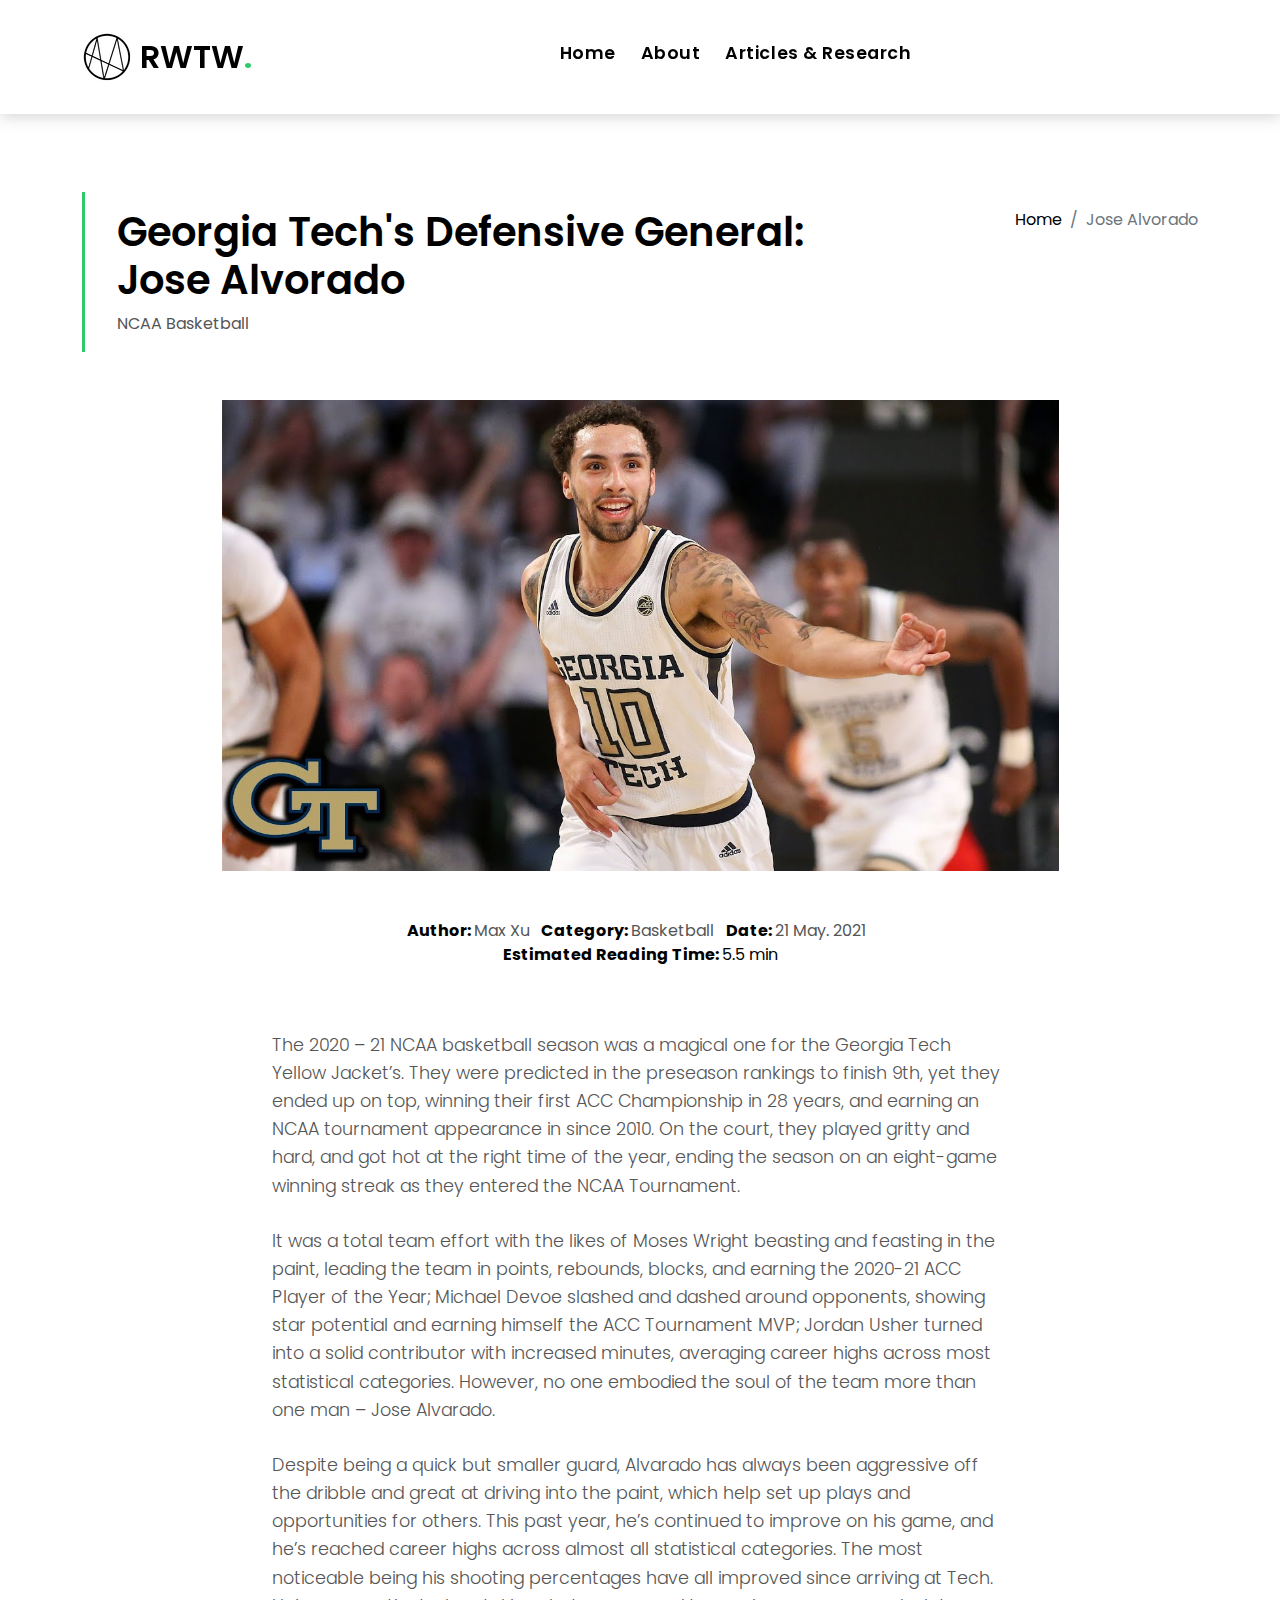
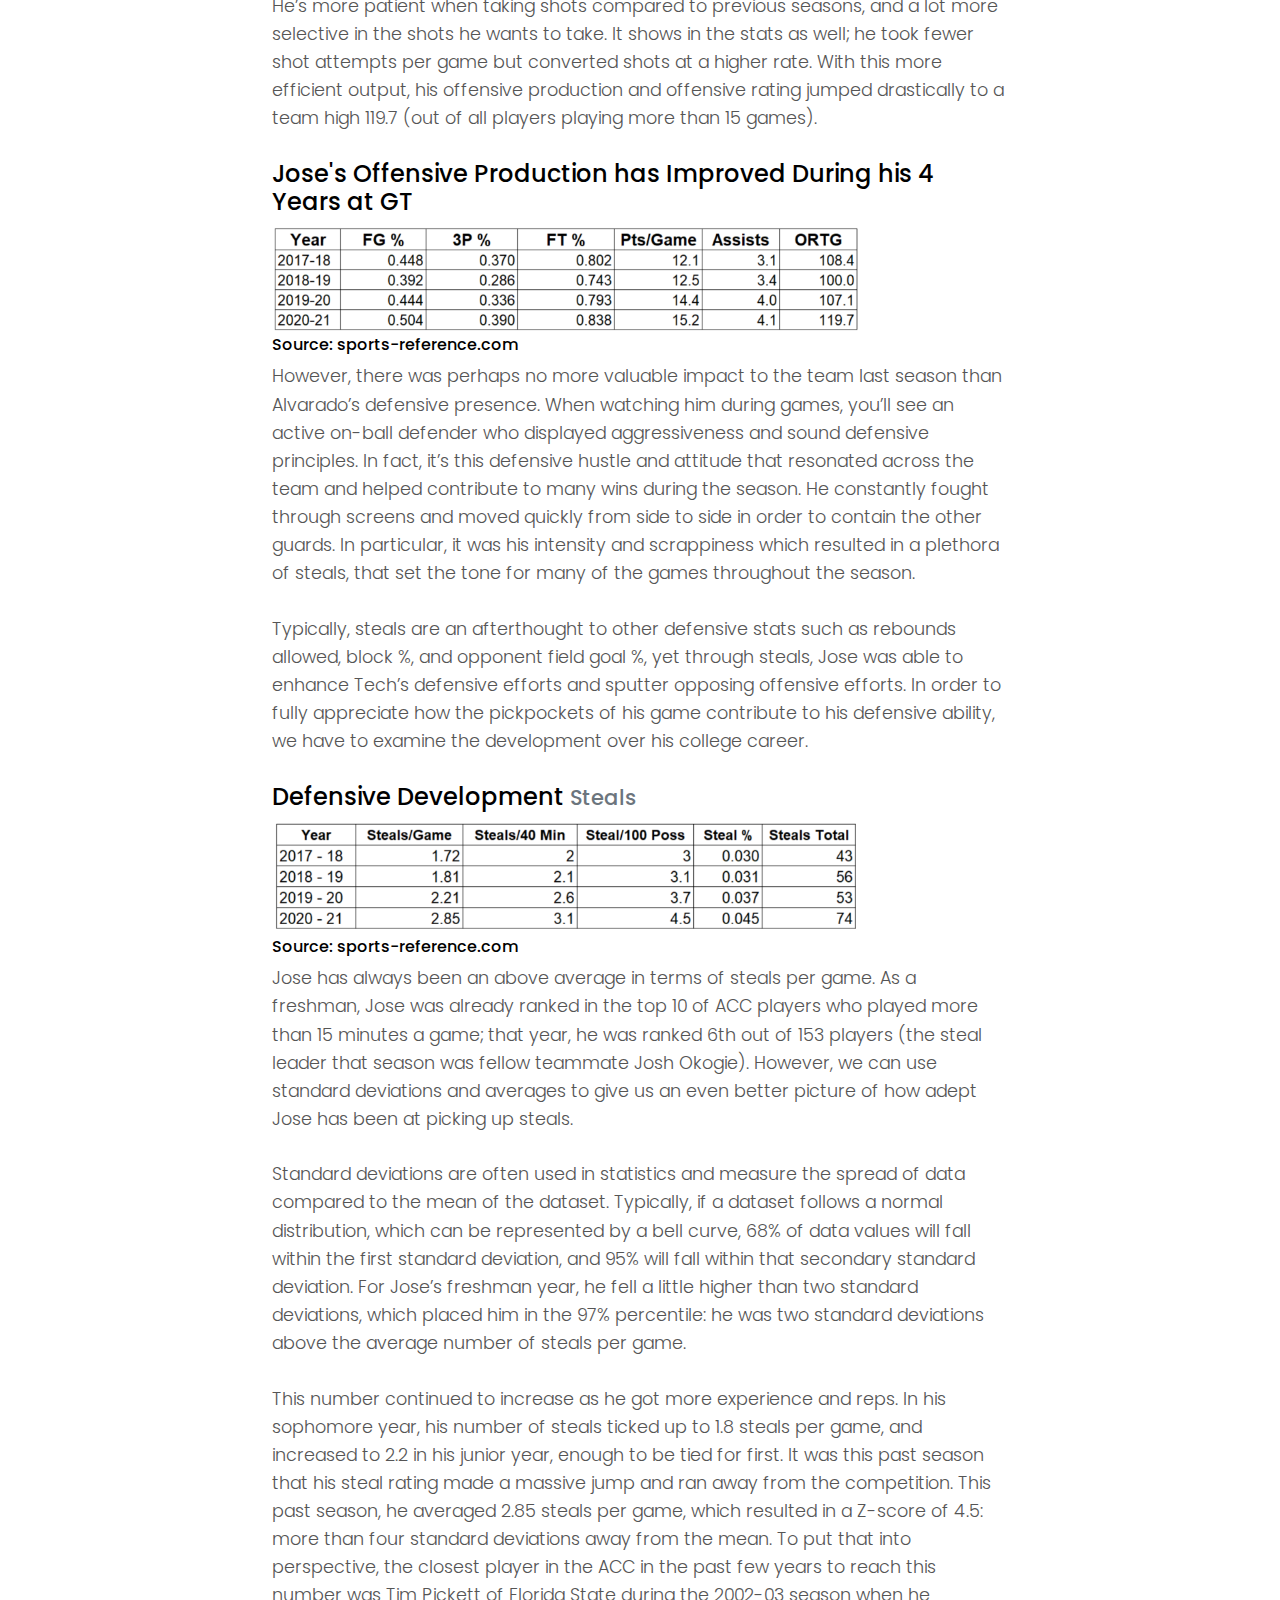
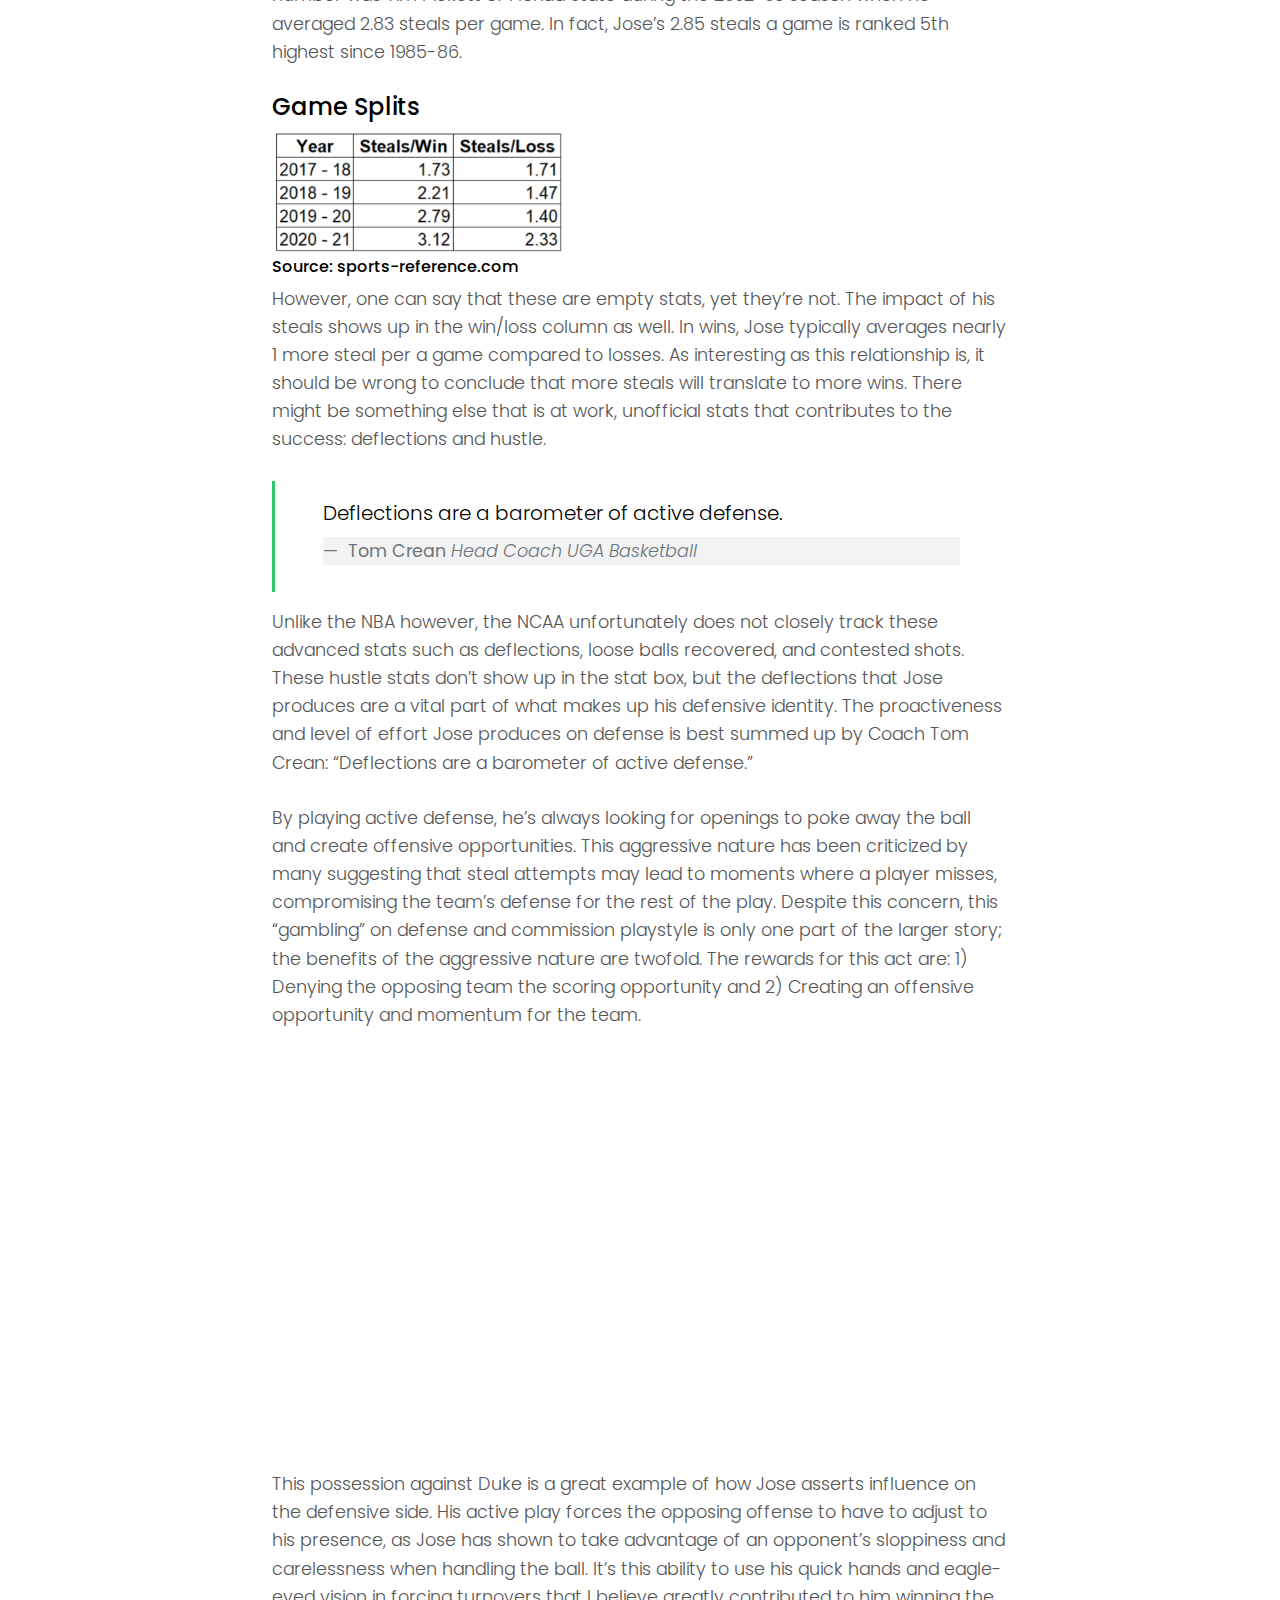
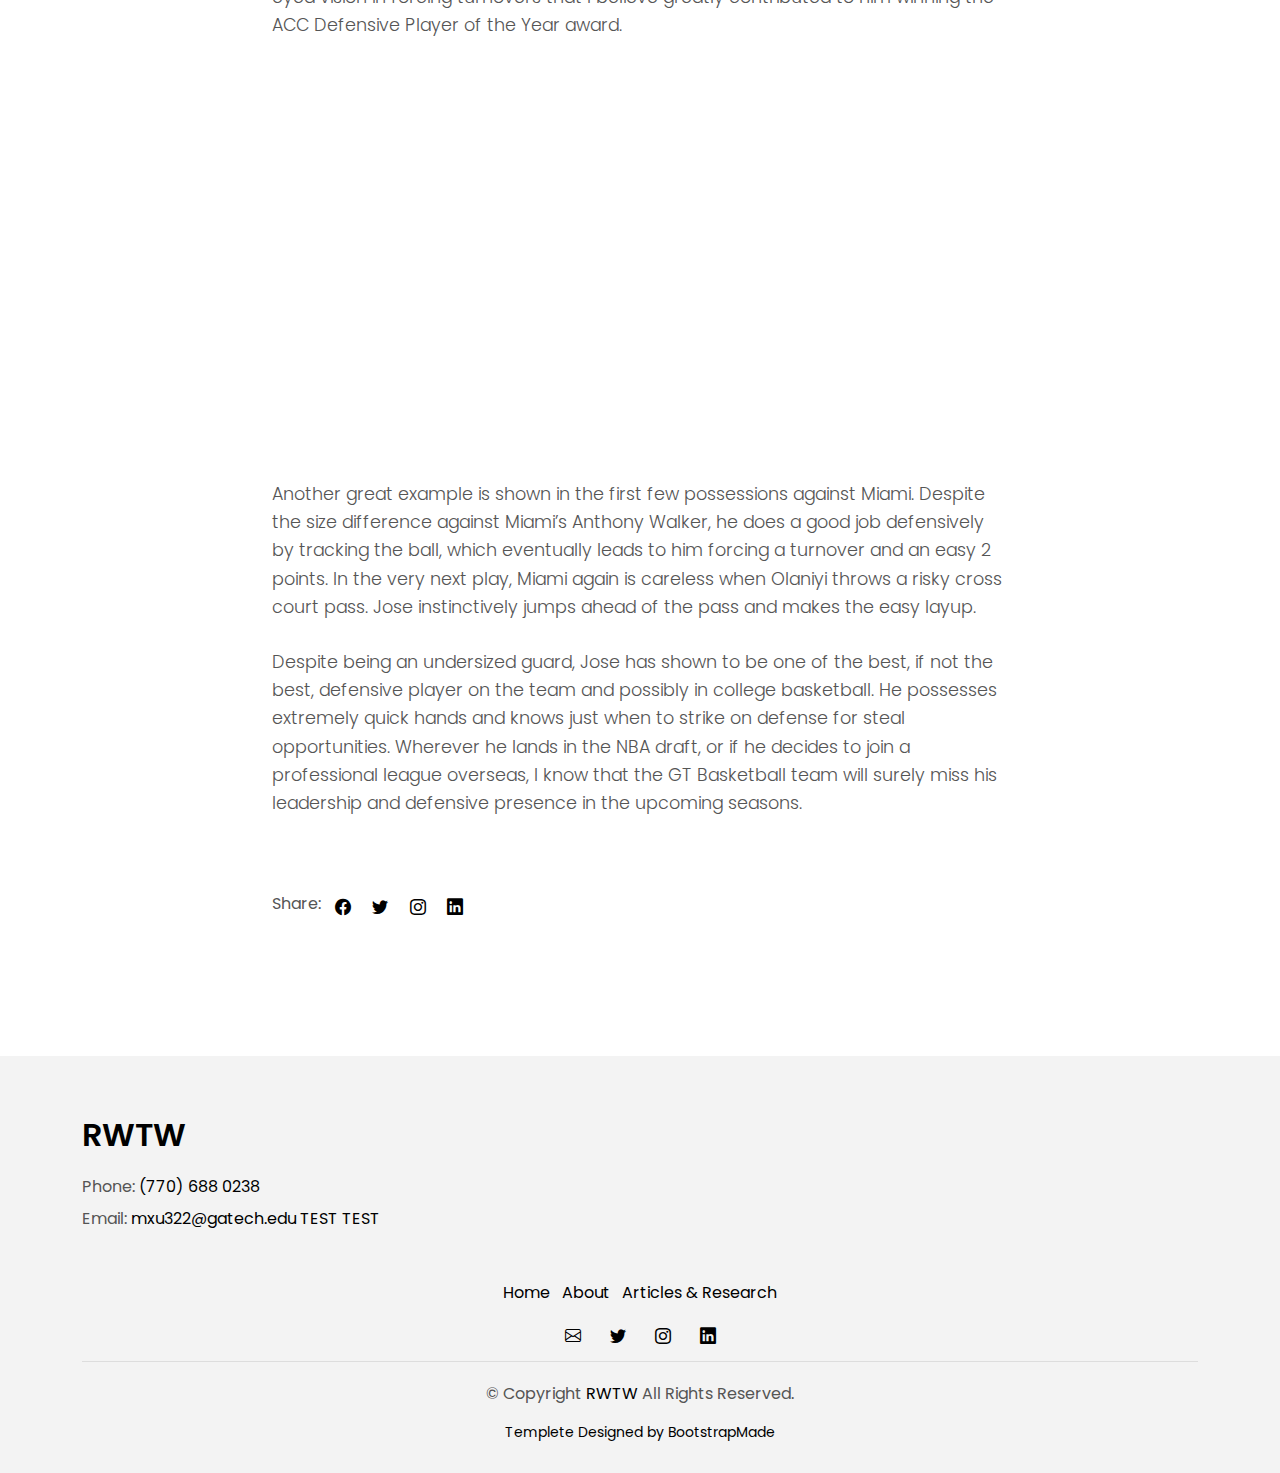
==== commit e4375650: "Test commit" ====
--- a/josealvarado.html
+++ b/josealvarado.html
@@ -369,7 +369,6 @@
 
             
             <h4>Game Splits</h4>
-            <!-- <img src="C:\Max\Website\RWTW\Research\Jose Alvarado\chart3.PNG" style="width: 40%"> -->
             
             <img src="Research\Jose Alvarado\chart3.PNG" style="width: 40%";>
             <h6>Source: sports-reference.com</h6>
@@ -571,7 +570,7 @@
                   <span class="color-text-a">Phone: </span>(770) 688 0238
                 </li>
                 <li class="color-a">
-                  <span class="color-text-a">Email: </span> mxu322@gatech.edu
+                  <span class="color-text-a">Email: </span> mxu322@gatech.edu TEST TEST
                 </li>
               </ul>
             </div>
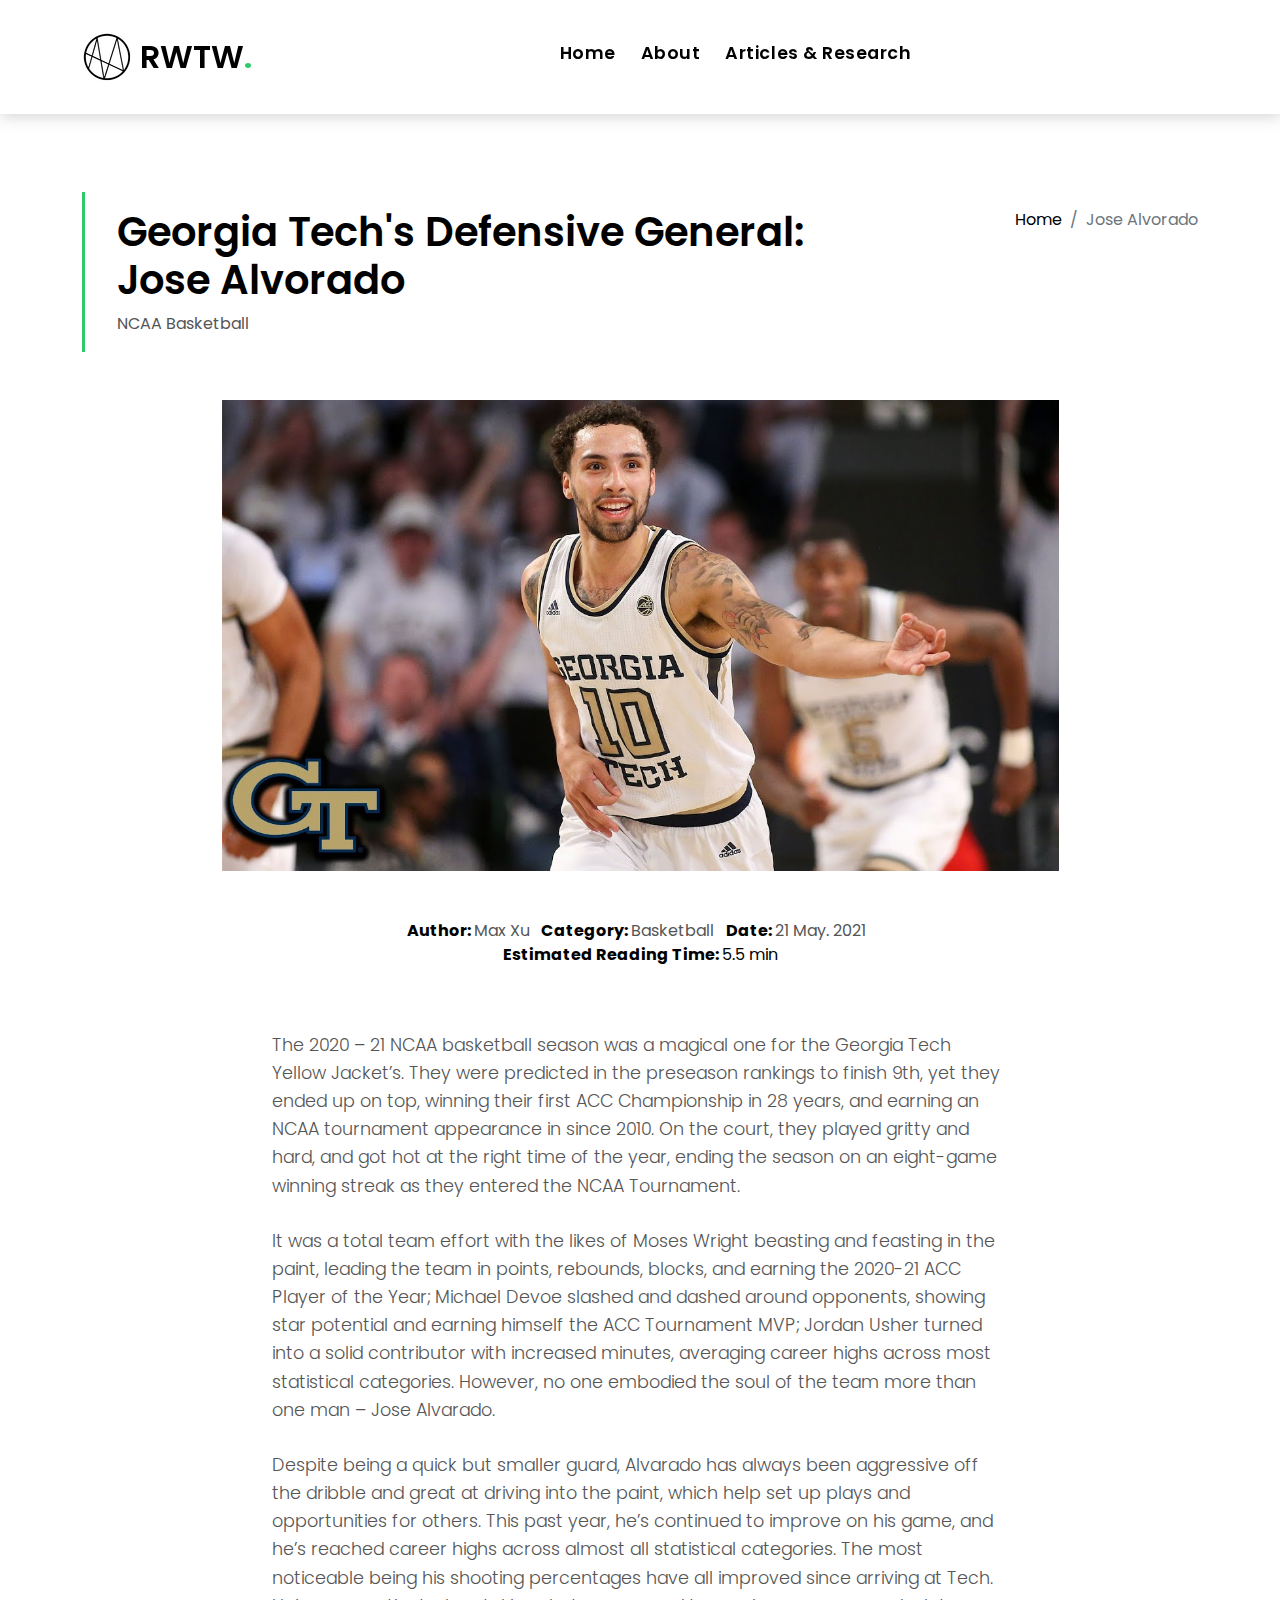
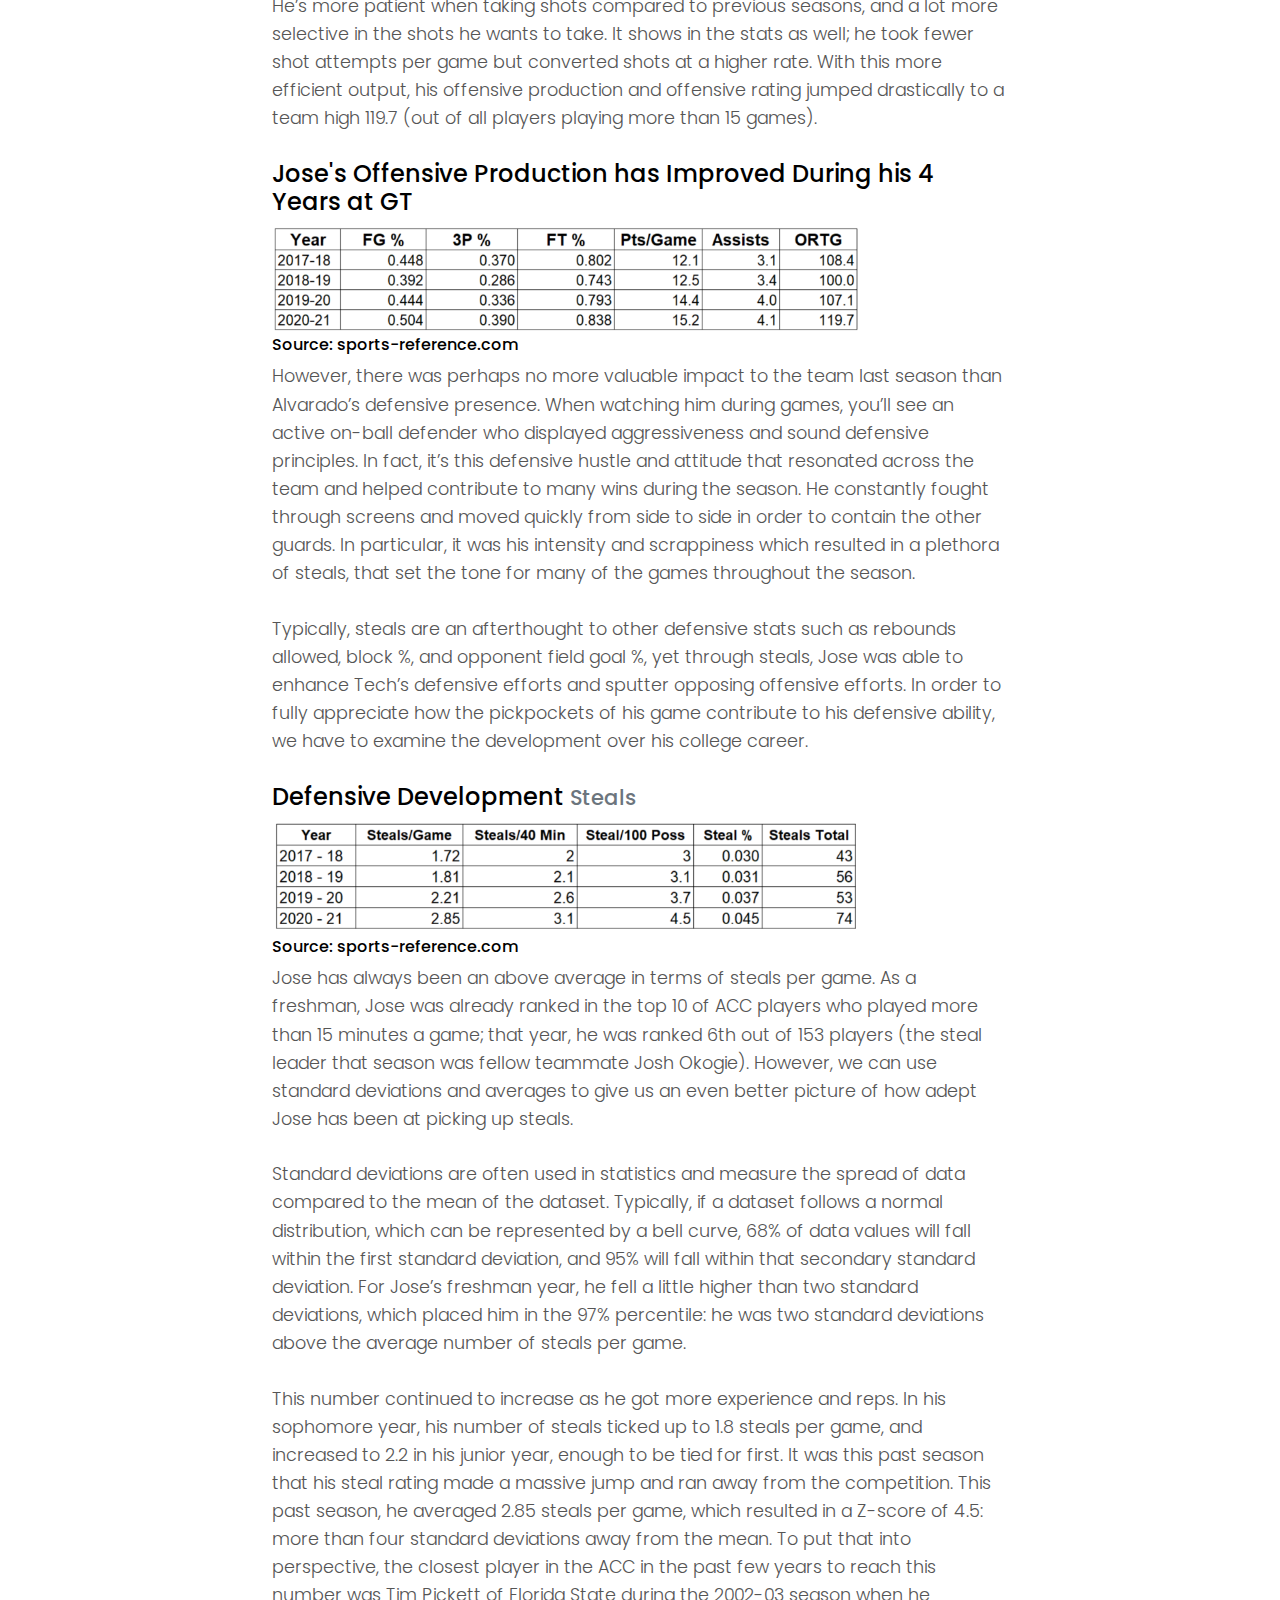
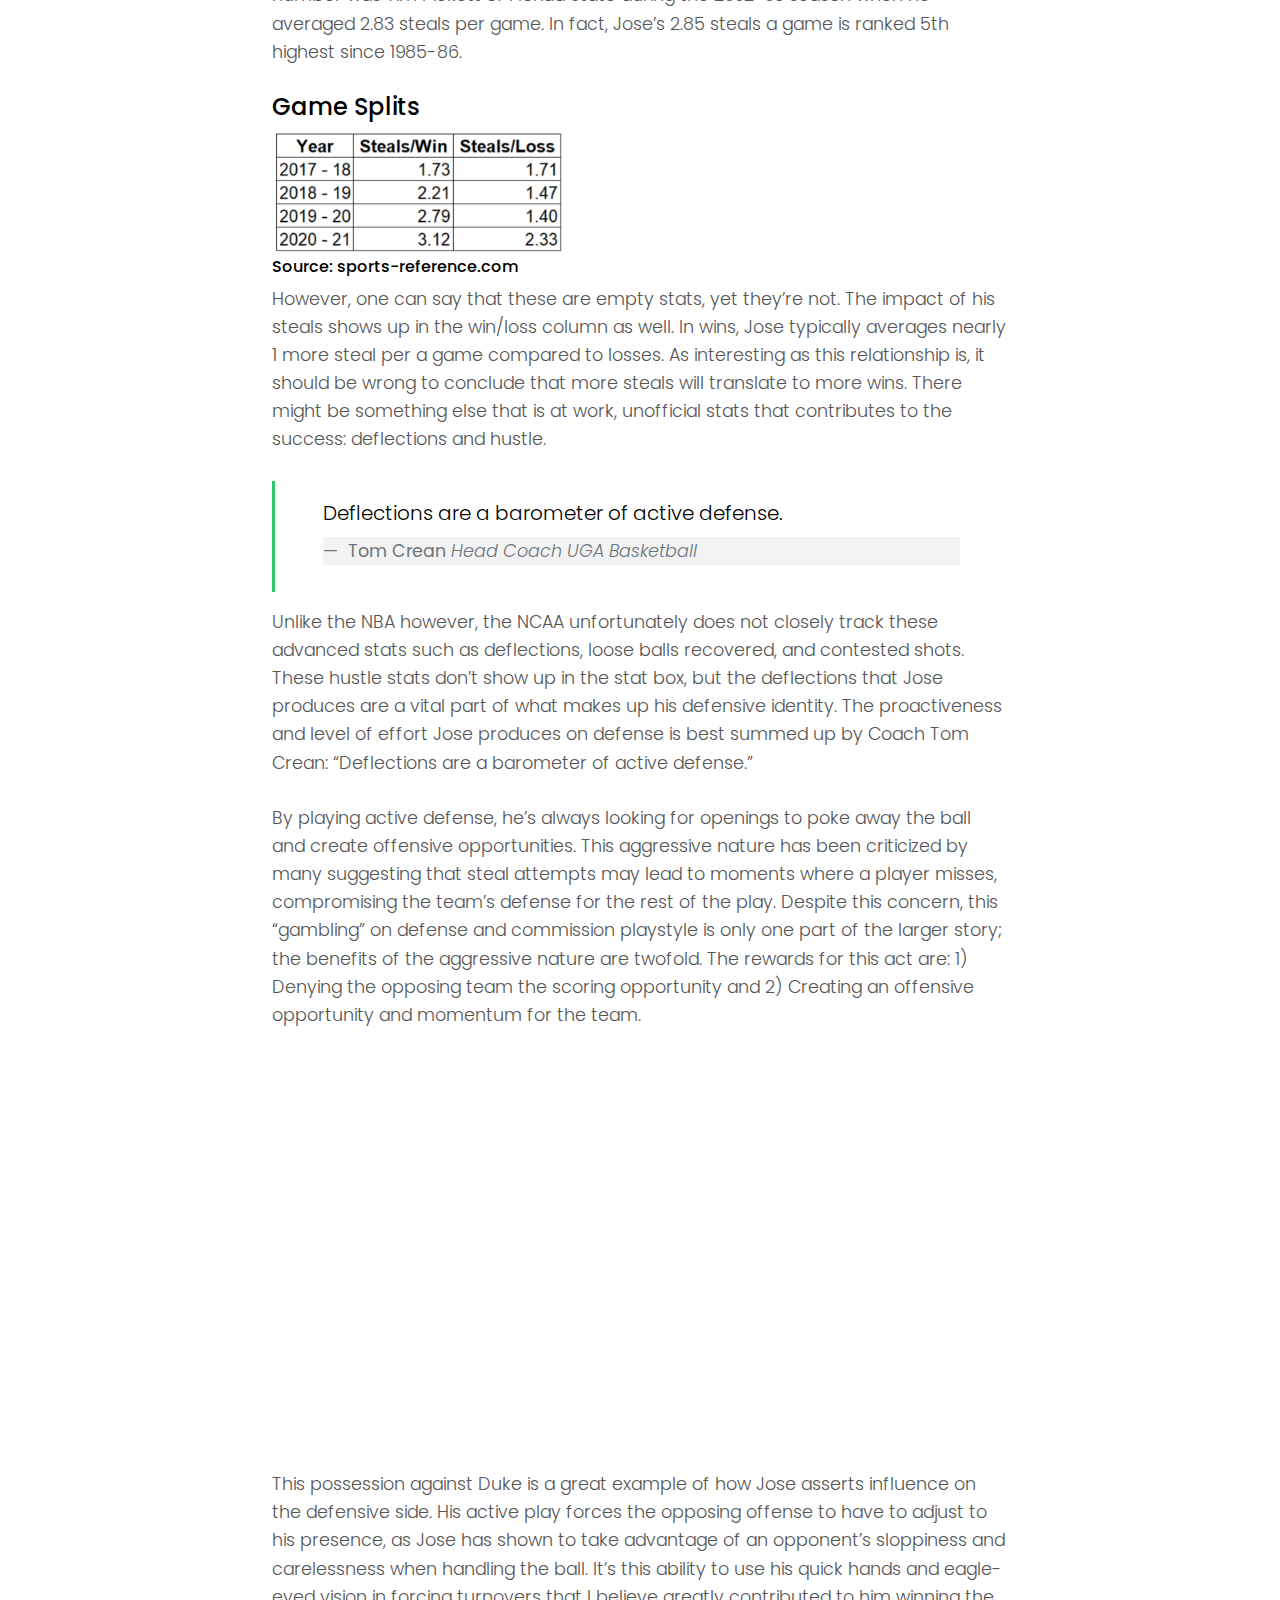
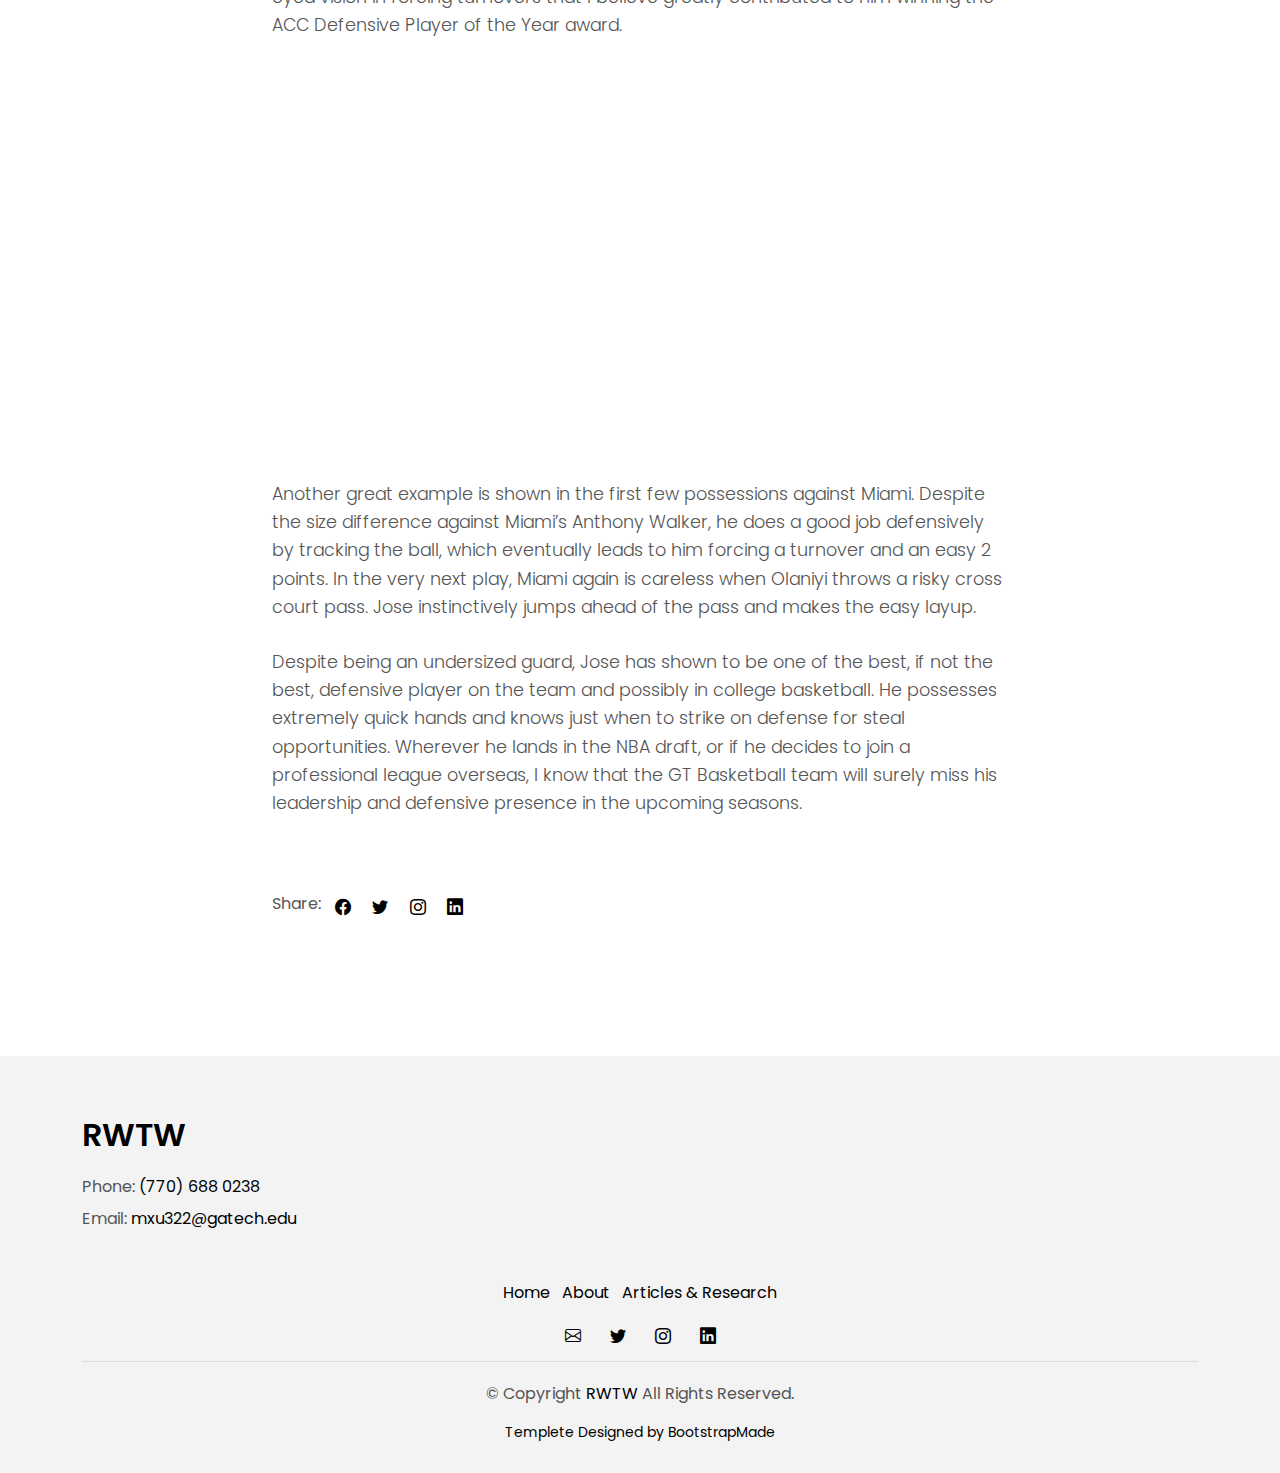
==== commit e0109e3d: "Remove Test Test" ====
--- a/josealvarado.html
+++ b/josealvarado.html
@@ -391,12 +391,12 @@
             <p>By playing active defense, he’s always looking for openings to poke away the ball and create offensive opportunities.  This aggressive nature has been criticized by many suggesting that steal attempts may lead to moments where a player misses, compromising the team’s defense for the rest of the play. Despite this concern, this “gambling” on defense and commission playstyle is only one part of the larger story; the benefits of the aggressive nature are twofold. The rewards for this act are: 1) Denying the opposing team the scoring opportunity and 2) Creating an offensive opportunity and momentum for the team. 
             </p>
 
-            <div style="width: 100%; height: 0px; position: relative; padding-bottom: 56.250%;"><iframe src="https://streamable.com/e/hcnngo" frameborder="0" width="100%" height="100%" allowfullscreen style="width: 100%; height: 90%; position: absolute;"></iframe></div>
+            <div style="width:100%;height:0px;position:relative;padding-bottom:56.250%;"><iframe src="https://streamable.com/e/02hgmp" frameborder="0" width="100%" height="100%" allowfullscreen style="width:100%;height:100%;position:absolute;left:0px;top:0px;overflow:hidden;"></iframe></div>
 
             <p>This possession against Duke is a great example of how Jose asserts influence on the defensive side. His active play forces the opposing offense to have to adjust to his presence, as Jose has shown to take advantage of an opponent’s sloppiness and carelessness when handling the ball. It’s this ability to use his quick hands and eagle-eyed vision in forcing turnovers that I believe greatly contributed to him winning the ACC Defensive Player of the Year award. 
             </p>
 
-            <div style="width: 100%; height: 0px; position: relative; padding-bottom: 56.250%;"><iframe src="https://streamable.com/e/8anisx" frameborder="0" width="100%" height="100%" allowfullscreen style="width: 100%; height: 90%; position: absolute;"></iframe></div>
+            <div style="width:100%;height:0px;position:relative;padding-bottom:56.250%;"><iframe src="https://streamable.com/e/0z1vhd" frameborder="0" width="100%" height="100%" allowfullscreen style="width:100%;height:100%;position:absolute;left:0px;top:0px;overflow:hidden;"></iframe></div>
 
             <p>Another great example is shown in the first few possessions against Miami. Despite the size difference against Miami’s Anthony Walker, he does a good job defensively by tracking the ball, which eventually leads to him forcing a turnover and an easy 2 points.  In the very next play, Miami again is careless when Olaniyi throws a risky cross court pass. Jose instinctively jumps ahead of the pass and makes the easy layup. 
             </p>
@@ -570,7 +570,7 @@
                   <span class="color-text-a">Phone: </span>(770) 688 0238
                 </li>
                 <li class="color-a">
-                  <span class="color-text-a">Email: </span> mxu322@gatech.edu TEST TEST
+                  <span class="color-text-a">Email: </span> mxu322@gatech.edu
                 </li>
               </ul>
             </div>
